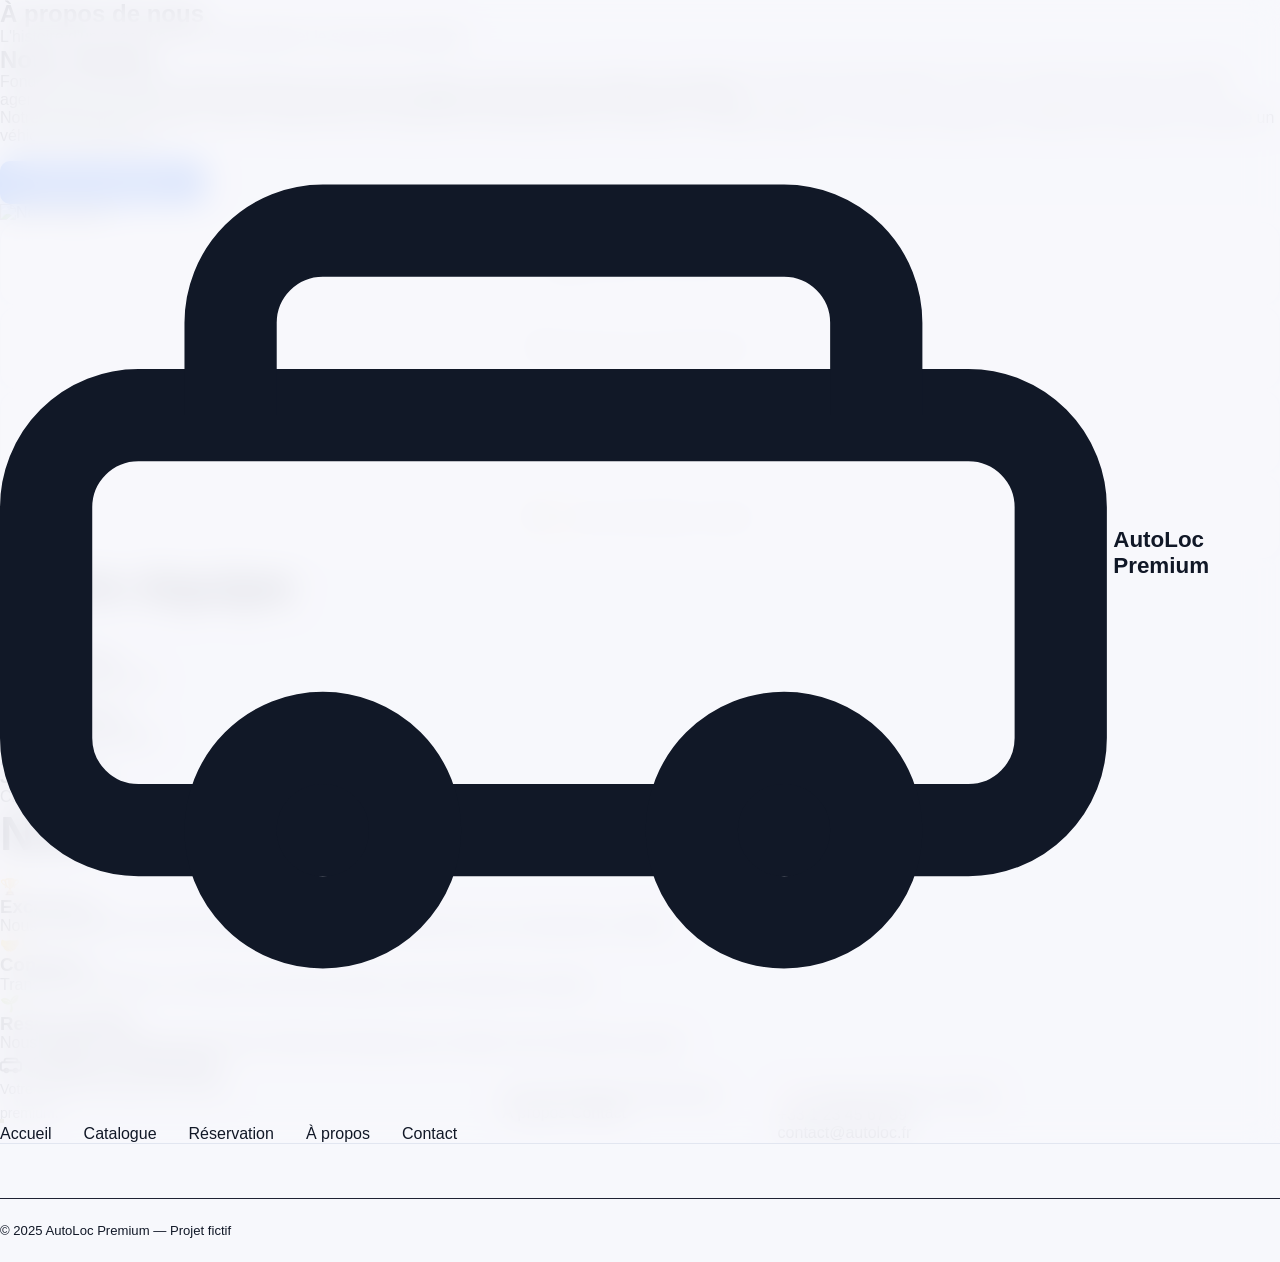
==== apropos.html @ ba205d2d "finnished" ====
<!DOCTYPE html>
<html lang="fr">
<head>
  <meta charset="UTF-8"/>
  <meta name="viewport" content="width=device-width, initial-scale=1.0"/>
  <title>AutoLoc Premium — À propos</title>
  <link rel="stylesheet" href="./styles/style.css"/>
  <link rel="stylesheet" href="./styles/apropos.css"/>
</head>
<body>

  <!-- NAVBAR -->
  <nav class="navbar">
    <a href="index.html" class="logo">
      <svg viewBox="0 0 24 24" fill="none" stroke="currentColor" stroke-width="2">
        <rect x="1" y="9" width="22" height="9" rx="2"/>
        <path d="M5 9V7a2 2 0 0 1 2-2h10a2 2 0 0 1 2 2v2"/>
        <circle cx="7" cy="18" r="2"/><circle cx="17" cy="18" r="2"/>
      </svg>
      AutoLoc Premium
    </a>
    <button class="hamburger" id="hamburger" aria-label="Menu">
      <span></span><span></span><span></span>
    </button>
    <ul class="nav-links" id="navLinks">
      <li><a href="index.html">Accueil</a></li>
      <li><a href="catalogue.html">Catalogue</a></li>
      <li><a href="reservation.html">Réservation</a></li>
      <li><a href="apropos.html" class="active">À propos</a></li>
      <li><a href="contact.html">Contact</a></li>
    </ul>
  </nav>

  <!-- PAGE HEADER -->
  <section class="page-header">
    <h1>À propos de nous</h1>
    <p>L'histoire d'une passion pour l'automobile et le service d'exception</p>
  </section>

  <!-- STORY -->
  <section class="story-section">
    <div class="story-grid">
      <div class="story-text">
        <h2>Notre histoire</h2>
        <p>Fondée en 2010 à Paris, AutoLoc Premium est née d'une passion commune pour les belles automobiles et le service haut de gamme. Ce qui a commencé comme une petite agence avec 5 véhicules est aujourd'hui devenue l'une des références de la location premium en France.</p>
        <p>Notre philosophie est simple : offrir à chaque client une expérience mémorable, que ce soit pour un voyage d'affaires, une occasion spéciale ou simplement le plaisir de conduire un véhicule exceptionnel.</p>
        <a href="catalogue.html" class="btn btn-primary" style="margin-top:1rem;">Voir nos véhicules</a>
      </div>
      <div class="story-img">
        <img src="https://images.unsplash.com/photo-1568605117036-5fe5e7bab0b7?w=700&q=80" alt="Notre agence"/>
      </div>
    </div>
  </section>

  <!-- STATS -->
  <section class="stats-section">
    <div class="stats-grid">
      <div class="stat-card">
        <span class="stat-number">+500</span>
        <span class="stat-label">Clients satisfaits</span>
      </div>
      <div class="stat-card">
        <span class="stat-number">30+</span>
        <span class="stat-label">Véhicules disponibles</span>
      </div>
      <div class="stat-card">
        <span class="stat-number">15</span>
        <span class="stat-label">Ans d'expérience</span>
      </div>
      <div class="stat-card">
        <span class="stat-number">4.9⭐</span>
        <span class="stat-label">Note moyenne clients</span>
      </div>
    </div>
  </section>

  <!-- TEAM -->
  <section class="team-section">
    <h2 class="section-title">Notre équipe</h2>
    <div class="team-grid">
      <div class="team-card">
        <div class="team-avatar">👨‍💼</div>
        <h3>Marc Durand</h3>
        <p>Fondateur & Directeur</p>
      </div>
      <div class="team-card">
        <div class="team-avatar">👩‍💼</div>
        <h3>Sophie Martin</h3>
        <p>Responsable clientèle</p>
      </div>
      <div class="team-card">
        <div class="team-avatar">👨‍🔧</div>
        <h3>Julien Petit</h3>
        <p>Chef mécanicien</p>
      </div>
    </div>
  </section>

  <!-- VALUES -->
  <section class="values-section">
    <h2 class="section-title">Nos valeurs</h2>
    <div class="values-grid">
      <div class="value-card">
        <span class="value-icon">🏆</span>
        <h3>Excellence</h3>
        <p>Nous ne proposons que des véhicules en parfait état, entretenus par nos mécaniciens certifiés.</p>
      </div>
      <div class="value-card">
        <span class="value-icon">🤝</span>
        <h3>Confiance</h3>
        <p>Transparence totale sur nos tarifs, pas de frais cachés, pas de mauvaises surprises.</p>
      </div>
      <div class="value-card">
        <span class="value-icon">🌱</span>
        <h3>Responsabilité</h3>
        <p>Nous intégrons progressivement des véhicules électriques pour réduire notre empreinte carbone.</p>
      </div>
    </div>
  </section>

  <!-- FOOTER -->
  <footer>
    <div class="footer-grid">
      <div class="footer-brand">
        <a href="index.html" class="logo">
          <svg viewBox="0 0 24 24" fill="none" stroke="currentColor" stroke-width="2" width="22">
            <rect x="1" y="9" width="22" height="9" rx="2"/>
            <path d="M5 9V7a2 2 0 0 1 2-2h10a2 2 0 0 1 2 2v2"/>
            <circle cx="7" cy="18" r="2"/><circle cx="17" cy="18" r="2"/>
          </svg>
          AutoLoc Premium
        </a>
        <p>Votre agence de location de voitures premium.</p>
      </div>
      <div class="footer-col">
        <h4>Navigation</h4>
        <a href="index.html">Accueil</a>
        <a href="catalogue.html">Catalogue</a>
        <a href="reservation.html">Réservation</a>
        <a href="apropos.html">À propos</a>
        <a href="contact.html">Contact</a>
      </div>
      <div class="footer-col">
        <h4>Contact</h4>
        <a href="#">📍 12 Rue de la Paix, Paris</a>
        <a href="#">📞 +33 1 23 45 67 89</a>
        <a href="#">✉️ contact@autoloc.fr</a>
      </div>
    </div>
    <div class="footer-bottom">© 2025 AutoLoc Premium — Projet fictif</div>
  </footer>

  <script src="./scripts/main.js"></script>
</body>
</html>
---- styles/style.css ----
/* ═══════════════════════════════════════════════════════════
   CarRent — Feuille de styles principale
   Structure : Variables → Reset → Base → Composants → Sections → Responsive
   ═══════════════════════════════════════════════════════════ */

/* ─── VARIABLES THÈME CLAIR ─── */
:root {
  --bleu:        #1a6bff;
  --bleu-sombre: #0f4fcc;
  --bleu-glow:   rgba(26,107,255,.15);
  --noir:        #0d0f14;
  --gris-fonce:  #1a1d26;
  --gris-moyen:  #2e3244;
  --bordure:     #e2e6f0;
  --bg:          #f7f8fc;
  --bg-card:     #ffffff;
  --bg-alt:      #f0f3fb;
  --texte:       #111827;
  --texte-muted: #6b7280;
  --blanc:       #ffffff;
  --succes:      #10b981;
  --erreur:      #ef4444;

  --radius:      10px;
  --radius-lg:   18px;
  --shadow-sm:   0 2px 8px rgba(0,0,0,.06);
  --shadow-md:   0 8px 28px rgba(0,0,0,.1);
  --shadow-lg:   0 20px 60px rgba(0,0,0,.14);
  --transition:  .28s cubic-bezier(.4,0,.2,1);

  font-size: 16px;
}

/* ─── VARIABLES THÈME SOMBRE ─── */
[data-theme="dark"] {
  --bordure:     #2a2f45;
  --bg:          #0d0f14;
  --bg-card:     #161929;
  --bg-alt:      #111420;
  --texte:       #e8ecf7;
  --texte-muted: #8892b0;
  --blanc:       #161929;
  --shadow-sm:   0 2px 8px rgba(0,0,0,.3);
  --shadow-md:   0 8px 28px rgba(0,0,0,.4);
  --shadow-lg:   0 20px 60px rgba(0,0,0,.55);
}

/* ═══════════════════════════════════════════
   RESET & BASE
═══════════════════════════════════════════ */
*, *::before, *::after { box-sizing: border-box; margin: 0; padding: 0; }

html { scroll-behavior: smooth; }

body {
  font-family: 'Mulish', sans-serif;
  background: var(--bg);
  color: var(--texte);
  overflow-x: hidden;
  transition: background var(--transition), color var(--transition);
}

::-webkit-scrollbar { width: 6px; }
::-webkit-scrollbar-track { background: var(--bg); }
::-webkit-scrollbar-thumb { background: var(--bleu); border-radius: 3px; }

img { max-width: 100%; display: block; }
a { text-decoration: none; color: inherit; }
ul { list-style: none; }
button { cursor: pointer; font-family: inherit; }
input, select, textarea { font-family: inherit; }

/* ═══════════════════════════════════════════
   TYPOGRAPHIE
═══════════════════════════════════════════ */
h1, h2, h3, h4 {
  font-family: 'Syne', sans-serif;
  font-weight: 700;
  line-height: 1.15;
}
em { font-style: italic; color: var(--bleu); }

/* ═══════════════════════════════════════════
   LAYOUT
═══════════════════════════════════════════ */
.container {
  max-width: 1200px;
  margin: 0 auto;
  padding: 0 1.5rem;
}

.section {
  padding: 7rem 0;
}
.section-alt {
  background: var(--bg-alt);
  border-top: 1px solid var(--bordure);
  border-bottom: 1px solid var(--bordure);
}

/* ─── En-têtes de section ─── */
.section-header { text-align: center; margin-bottom: 3.5rem; }
.section-eyebrow {
  font-size: .78rem; letter-spacing: .18em;
  text-transform: uppercase; color: var(--bleu);
  margin-bottom: .9rem; font-weight: 600;
}
.section-title {
  font-size: clamp(1.9rem, 4vw, 3rem);
  margin-bottom: 1rem;
}
.section-desc {
  color: var(--texte-muted);
  max-width: 520px; margin: 0 auto;
  line-height: 1.8;
}

/* ═══════════════════════════════════════════
   BOUTONS
═══════════════════════════════════════════ */
.btn-primary {
  display: inline-flex; align-items: center; gap: .5rem;
  background: var(--bleu);
  color: #fff;
  padding: .8rem 2rem;
  border: none; border-radius: var(--radius);
  font-size: .95rem; font-weight: 600;
  letter-spacing: .03em;
  transition: background var(--transition), transform var(--transition), box-shadow var(--transition);
}
.btn-primary:hover {
  background: var(--bleu-sombre);
  transform: translateY(-2px);
  box-shadow: 0 8px 24px rgba(26,107,255,.35);
}
.btn-primary:active { transform: translateY(0); }

.btn-reserve {
  display: inline-flex; align-items: center;
  background: var(--bleu);
  color: #fff;
  padding: .6rem 1.5rem;
  border-radius: var(--radius);
  font-size: .88rem; font-weight: 600;
  transition: background var(--transition), transform var(--transition);
}
.btn-reserve:hover {
  background: var(--bleu-sombre);
  transform: translateY(-1px);
}

/* ═══════════════════════════════════════════
   NAVBAR
═══════════════════════════════════════════ */
.navbar {
  position: fixed; top: 0; left: 0; right: 0; z-index: 1000;
  background: rgba(247,248,252,.88);
  backdrop-filter: blur(16px);
  border-bottom: 1px solid var(--bordure);
  transition: background var(--transition), box-shadow var(--transition), padding var(--transition);
}
[data-theme="dark"] .navbar {
  background: rgba(13,15,20,.88);
}
.navbar.scrolled {
  box-shadow: var(--shadow-md);
}

.nav-container {
  max-width: 1200px; margin: 0 auto;
  padding: 0 1.5rem;
  height: 68px;
  display: flex; align-items: center; justify-content: space-between;
  gap: 2rem;
}

/* Logo */
.logo {
  font-family: 'Syne', sans-serif;
  font-size: 1.4rem; font-weight: 800;
  color: var(--texte);
  display: flex; align-items: center; gap: .4rem;
  flex-shrink: 0;
}
.logo span { color: var(--bleu); }
.logo-icon { color: var(--bleu); font-size: 1.2rem; }

/* Liens nav */
.nav-menu { display: flex; align-items: center; gap: 2.5rem; }
.nav-links  { display: flex; gap: 2rem; }
.nav-link {
  font-size: .9rem; font-weight: 500;
  color: var(--texte-muted);
  transition: color var(--transition);
  position: relative; padding-bottom: 2px;
}
.nav-link::after {
  content: ''; position: absolute; bottom: -2px; left: 0;
  width: 0; height: 2px; background: var(--bleu);
  border-radius: 1px;
  transition: width var(--transition);
}
.nav-link:hover,
.nav-link.active { color: var(--bleu); }
.nav-link:hover::after,
.nav-link.active::after { width: 100%; }

/* Actions droite */
.nav-actions { display: flex; align-items: center; gap: 1rem; }
.nav-reserve  { display: none; } /* visible seulement mobile */

/* Toggle dark mode */
.theme-toggle {
  background: var(--bg-alt);
  border: 1px solid var(--bordure);
  border-radius: 8px;
  width: 38px; height: 38px;
  display: flex; align-items: center; justify-content: center;
  font-size: 1.1rem;
  transition: background var(--transition), border-color var(--transition);
}
.theme-toggle:hover { border-color: var(--bleu); }

/* Burger */
.burger {
  display: none; flex-direction: column; gap: 5px;
  background: none; border: none; padding: 4px;
}
.burger span {
  display: block; width: 22px; height: 2px;
  background: var(--texte); border-radius: 2px;
  transition: transform var(--transition), opacity var(--transition);
}
.burger.open span:nth-child(1) { transform: rotate(45deg) translate(5px,5px); }
.burger.open span:nth-child(2) { opacity: 0; }
.burger.open span:nth-child(3) { transform: rotate(-45deg) translate(5px,-5px); }

/* ═══════════════════════════════════════════
   HERO
═══════════════════════════════════════════ */
.hero {
  min-height: 100vh;
  display: flex; align-items: center;
  padding: 7rem 6% 5rem;
  position: relative; overflow: hidden;
}

/* Fond */
.hero-bg {
  position: absolute; inset: 0;
  background: linear-gradient(135deg, #0d0f14 0%, #111728 60%, #0f1c3f 100%);
  z-index: 0;
}
.hero-grid {
  position: absolute; inset: 0;
  background-image:
    linear-gradient(rgba(26,107,255,.12) 1px, transparent 1px),
    linear-gradient(90deg, rgba(26,107,255,.12) 1px, transparent 1px);
  background-size: 60px 60px;
  mask-image: radial-gradient(ellipse 80% 80% at 50% 50%, black 40%, transparent 100%);
}
.hero-glow {
  position: absolute;
  top: -100px; left: 50%; transform: translateX(-50%);
  width: 800px; height: 600px;
  background: radial-gradient(ellipse, rgba(26,107,255,.22) 0%, transparent 70%);
}

.hero-content {
  position: relative; z-index: 1;
  max-width: 680px;
}

.hero-eyebrow {
  display: inline-block;
  background: rgba(26,107,255,.15);
  border: 1px solid rgba(26,107,255,.4);
  color: #6fa3ff;
  font-size: .78rem; letter-spacing: .16em;
  text-transform: uppercase; padding: .35rem 1rem;
  border-radius: 20px; margin-bottom: 1.8rem;
  animation: fadeUp .7s ease both;
}

.hero-title {
  font-size: clamp(2.6rem, 6vw, 5.2rem);
  font-weight: 800; line-height: 1.08;
  color: #ffffff;
  margin-bottom: 1.5rem;
  animation: fadeUp .7s .08s ease both;
}
.hero-title em { color: var(--bleu); font-style: italic; }

.hero-desc {
  color: #9aa5c0;
  font-size: 1.08rem; line-height: 1.8;
  margin-bottom: 2.5rem;
  animation: fadeUp .7s .16s ease both;
}

/* Barre de recherche */
.search-bar {
  display: flex; align-items: stretch;
  background: #fff;
  border-radius: var(--radius-lg);
  overflow: hidden;
  box-shadow: 0 12px 48px rgba(0,0,0,.35);
  margin-bottom: 2.5rem;
  animation: fadeUp .7s .24s ease both;
}
[data-theme="dark"] .search-bar { background: #1a1d2e; border: 1px solid #2a2f45; }

.search-field {
  flex: 1; padding: .9rem 1.2rem;
  display: flex; flex-direction: column; gap: .3rem;
}
.search-field label {
  font-size: .72rem; font-weight: 600;
  color: var(--bleu); letter-spacing: .08em;
  text-transform: uppercase;
}
.search-field select,
.search-field input {
  background: none; border: none; outline: none;
  font-size: .93rem; color: var(--texte);
  font-weight: 500;
}
[data-theme="dark"] .search-field select,
[data-theme="dark"] .search-field input { color: #e8ecf7; }
.search-field select option { background: var(--bg-card); }

.search-divider {
  width: 1px; background: var(--bordure);
  margin: .8rem 0;
}

.btn-search {
  background: var(--bleu);
  color: #fff; border: none;
  padding: 0 2rem;
  font-size: .95rem; font-weight: 700;
  letter-spacing: .04em;
  transition: background var(--transition);
  white-space: nowrap;
}
.btn-search:hover { background: var(--bleu-sombre); }

/* Stats hero */
.hero-stats {
  display: flex; gap: 2.5rem; flex-wrap: wrap;
  animation: fadeUp .7s .32s ease both;
}
.hero-stat strong {
  display: block;
  font-family: 'Syne', sans-serif;
  font-size: 1.7rem; font-weight: 800;
  color: #fff; line-height: 1;
}
.hero-stat span {
  font-size: .78rem; color: #7a8aaa;
  letter-spacing: .06em; text-transform: uppercase;
  margin-top: .25rem; display: block;
}

/* Voiture décorative */
.hero-car {
  position: absolute; right: 4%; bottom: 5%;
  font-size: clamp(8rem, 20vw, 18rem);
  filter: drop-shadow(0 20px 60px rgba(26,107,255,.3));
  animation: float 5s ease-in-out infinite;
  z-index: 1; user-select: none;
  opacity: .85;
}
@keyframes float {
  0%, 100% { transform: translateY(0) rotate(-4deg); }
  50%       { transform: translateY(-18px) rotate(-4deg); }
}

/* ═══════════════════════════════════════════
   FILTRES
═══════════════════════════════════════════ */
.filters {
  display: flex; align-items: center; flex-wrap: wrap; gap: 1.5rem 2.5rem;
  background: var(--bg-card);
  border: 1px solid var(--bordure);
  border-radius: var(--radius-lg);
  padding: 1.2rem 1.6rem;
  margin-bottom: 1.5rem;
  box-shadow: var(--shadow-sm);
}

.filter-group {
  display: flex; align-items: center; gap: .8rem; flex-wrap: wrap;
}
.filter-label {
  font-size: .8rem; font-weight: 700;
  color: var(--texte-muted); text-transform: uppercase;
  letter-spacing: .08em; white-space: nowrap;
}

.filter-tabs { display: flex; gap: .4rem; flex-wrap: wrap; }
.filter-tab {
  background: none;
  border: 1px solid var(--bordure);
  color: var(--texte-muted);
  padding: .35rem .9rem; border-radius: 20px;
  font-size: .82rem; font-weight: 500;
  transition: all var(--transition);
}
.filter-tab:hover { border-color: var(--bleu); color: var(--bleu); }
.filter-tab.active {
  background: var(--bleu); border-color: var(--bleu);
  color: #fff;
}

/* Slider prix */
.price-range {
  display: flex; align-items: center; gap: .7rem;
}
.price-range input[type="range"] {
  -webkit-appearance: none;
  width: 130px; height: 4px;
  background: var(--bordure); border-radius: 2px; outline: none;
}
.price-range input[type="range"]::-webkit-slider-thumb {
  -webkit-appearance: none;
  width: 16px; height: 16px; border-radius: 50%;
  background: var(--bleu); cursor: pointer;
  box-shadow: 0 0 0 3px var(--bleu-glow);
}
#priceLabel {
  font-size: .82rem; font-weight: 700;
  color: var(--bleu); min-width: 55px;
}

/* Select tri */
.sort-select {
  background: var(--bg-alt); border: 1px solid var(--bordure);
  color: var(--texte); border-radius: var(--radius);
  padding: .35rem .9rem; font-size: .84rem;
  outline: none; transition: border-color var(--transition);
}
.sort-select:focus { border-color: var(--bleu); }

/* Compteur */
.results-count {
  font-size: .85rem; color: var(--texte-muted);
  margin-bottom: 1.5rem; font-weight: 500;
}

/* ═══════════════════════════════════════════
   GRILLE DE VOITURES
═══════════════════════════════════════════ */
.cars-grid {
  display: grid;
  grid-template-columns: repeat(auto-fill, minmax(280px, 1fr));
  gap: 1.5rem;
}

/* ─── Carte voiture ─── */
.car-card {
  background: var(--bg-card);
  border: 1px solid var(--bordure);
  border-radius: var(--radius-lg);
  overflow: hidden;
  box-shadow: var(--shadow-sm);
  transition: transform var(--transition), box-shadow var(--transition), border-color var(--transition);
  animation: fadeUp .5s ease both;
}
.car-card:hover {
  transform: translateY(-6px);
  box-shadow: var(--shadow-lg);
  border-color: var(--bleu);
}

/* Image / visuel */
.car-visual {
  height: 170px;
  background: linear-gradient(135deg, #e8eeff 0%, #d0daff 100%);
  display: flex; align-items: center; justify-content: center;
  position: relative; overflow: hidden;
}
[data-theme="dark"] .car-visual {
  background: linear-gradient(135deg, #141828 0%, #1a2040 100%);
}
.car-visual-emoji {
  font-size: 5.5rem;
  filter: drop-shadow(0 6px 20px rgba(26,107,255,.25));
  transition: transform var(--transition);
}
.car-card:hover .car-visual-emoji { transform: scale(1.08) translateX(5px); }

.car-badge {
  position: absolute; top: .75rem; left: .75rem;
  background: var(--bleu); color: #fff;
  font-size: .7rem; font-weight: 700;
  padding: .22rem .65rem; border-radius: 20px;
  letter-spacing: .06em; text-transform: uppercase;
}
.car-badge.badge-luxe    { background: #7c3aed; }
.car-badge.badge-suv     { background: #059669; }
.car-badge.badge-coupe   { background: #dc2626; }
.car-badge.badge-citadine{ background: #d97706; }

.car-favorite {
  position: absolute; top: .75rem; right: .75rem;
  background: rgba(255,255,255,.9);
  border: none; border-radius: 50%;
  width: 32px; height: 32px;
  display: flex; align-items: center; justify-content: center;
  font-size: .95rem;
  transition: transform var(--transition), background var(--transition);
  cursor: pointer;
}
.car-favorite:hover { transform: scale(1.15); }
.car-favorite.active { background: #fee2e2; }

/* Corps */
.car-body { padding: 1.25rem; }
.car-name {
  font-family: 'Syne', sans-serif;
  font-size: 1.15rem; font-weight: 700;
  margin-bottom: .2rem;
}
.car-type {
  font-size: .75rem; color: var(--texte-muted);
  text-transform: uppercase; letter-spacing: .1em;
  margin-bottom: .9rem;
}

/* Specs */
.car-specs {
  display: flex; gap: .6rem; flex-wrap: wrap;
  margin-bottom: 1rem;
}
.car-spec {
  display: flex; align-items: center; gap: .3rem;
  font-size: .78rem; color: var(--texte-muted);
  background: var(--bg-alt);
  padding: .25rem .6rem; border-radius: 6px;
}

/* Étoiles */
.car-rating {
  display: flex; align-items: center; gap: .4rem;
  margin-bottom: .9rem;
}
.stars { color: #f59e0b; font-size: .85rem; }
.rating-text { font-size: .78rem; color: var(--texte-muted); }

/* Pied de carte */
.car-footer {
  display: flex; align-items: center; justify-content: space-between;
  padding-top: .9rem; border-top: 1px solid var(--bordure);
}
.car-price {
  font-family: 'Syne', sans-serif;
  font-size: 1.45rem; font-weight: 800;
  color: var(--bleu);
}
.car-price-unit {
  font-family: 'Mulish', sans-serif;
  font-size: .75rem; color: var(--texte-muted); font-weight: 400;
}

/* Bouton louer */
.btn-louer {
  background: var(--bleu);
  color: #fff; border: none;
  padding: .55rem 1.3rem; border-radius: var(--radius);
  font-size: .85rem; font-weight: 700;
  transition: background var(--transition), transform var(--transition), box-shadow var(--transition);
  position: relative; overflow: hidden;
}
.btn-louer::after {
  content: '';
  position: absolute; inset: 0;
  background: radial-gradient(circle at center, rgba(255,255,255,.4) 0%, transparent 70%);
  opacity: 0; transition: opacity .3s;
}
.btn-louer:hover {
  background: var(--bleu-sombre);
  transform: translateY(-2px);
  box-shadow: 0 6px 18px rgba(26,107,255,.4);
}
.btn-louer:active::after { opacity: 1; }
.btn-louer.clicked {
  animation: ripple .5s ease;
}
@keyframes ripple {
  0%   { transform: scale(1); box-shadow: 0 0 0 0 rgba(26,107,255,.5); }
  50%  { transform: scale(1.06); box-shadow: 0 0 0 10px rgba(26,107,255,0); }
  100% { transform: scale(1); }
}

/* Aucun résultat */
.no-results {
  text-align: center; padding: 4rem 2rem;
  grid-column: 1/-1;
}
.no-results span { font-size: 3rem; display: block; margin-bottom: 1rem; }
.no-results p { color: var(--texte-muted); margin-bottom: 1.5rem; }
.hidden { display: none !important; }

/* ═══════════════════════════════════════════
   À PROPOS
═══════════════════════════════════════════ */
.apropos-grid {
  display: grid; grid-template-columns: 1fr 1fr;
  gap: 5rem; align-items: center;
}

.apropos-desc {
  color: var(--texte-muted); line-height: 1.8; margin-bottom: 2.2rem;
  font-size: 1rem;
}

.avantages { display: flex; flex-direction: column; gap: 1.2rem; }
.avantage {
  display: flex; gap: 1rem; align-items: flex-start;
  padding: 1.1rem;
  border: 1px solid var(--bordure); border-radius: var(--radius);
  transition: border-color var(--transition), background var(--transition);
}
.avantage:hover {
  border-color: var(--bleu);
  background: var(--bleu-glow);
}
.avantage-icon { font-size: 1.6rem; min-width: 2rem; }
.avantage h4 { font-family: 'Syne', sans-serif; font-size: 1rem; margin-bottom: .25rem; }
.avantage p  { font-size: .85rem; color: var(--texte-muted); line-height: 1.5; }

/* Stats chiffrées */
.apropos-stats {
  display: grid; grid-template-columns: 1fr 1fr; gap: 1.2rem;
}
.stat-card {
  background: var(--bg-card);
  border: 1px solid var(--bordure);
  border-radius: var(--radius-lg);
  padding: 2rem 1.5rem; text-align: center;
  box-shadow: var(--shadow-sm);
  transition: border-color var(--transition), transform var(--transition);
}
.stat-card:hover {
  border-color: var(--bleu);
  transform: translateY(-4px);
}
.stat-big {
  font-family: 'Syne', sans-serif;
  font-size: 2.8rem; font-weight: 800;
  color: var(--bleu); line-height: 1;
  margin-bottom: .5rem;
}
.stat-card .stat-label {
  font-size: .82rem; color: var(--texte-muted);
  letter-spacing: .08em; text-transform: uppercase; font-weight: 600;
}

/* ═══════════════════════════════════════════
   CONTACT
═══════════════════════════════════════════ */
.contact-grid {
  display: grid; grid-template-columns: 1fr 1.6fr; gap: 4rem;
  align-items: start;
}

.contact-infos { display: flex; flex-direction: column; gap: 1.4rem; }
.contact-item {
  display: flex; gap: 1rem; align-items: flex-start;
  padding: 1.2rem;
  background: var(--bg-card); border: 1px solid var(--bordure);
  border-radius: var(--radius);
  transition: border-color var(--transition);
}
.contact-item:hover { border-color: var(--bleu); }
.contact-icon { font-size: 1.5rem; min-width: 2rem; }
.contact-item h4 { font-family: 'Syne', sans-serif; font-size: .95rem; margin-bottom: .2rem; }
.contact-item p  { font-size: .85rem; color: var(--texte-muted); line-height: 1.5; }

/* Formulaire */
.contact-form {
  background: var(--bg-card);
  border: 1px solid var(--bordure);
  border-radius: var(--radius-lg);
  padding: 2.2rem;
  box-shadow: var(--shadow-sm);
}

.form-row {
  display: grid; grid-template-columns: 1fr 1fr; gap: 1.2rem;
  margin-bottom: 1.2rem;
}

.form-group { margin-bottom: 1.2rem; }
.form-group label {
  display: block; font-size: .8rem; font-weight: 700;
  text-transform: uppercase; letter-spacing: .08em;
  color: var(--texte-muted); margin-bottom: .5rem;
}
.required { color: var(--erreur); }

.form-group input,
.form-group select,
.form-group textarea {
  width: 100%;
  background: var(--bg-alt); border: 1.5px solid var(--bordure);
  border-radius: var(--radius);
  color: var(--texte); font-size: .93rem;
  padding: .75rem 1rem; outline: none;
  transition: border-color var(--transition), box-shadow var(--transition);
  resize: vertical;
}
.form-group input:focus,
.form-group select:focus,
.form-group textarea:focus {
  border-color: var(--bleu);
  box-shadow: 0 0 0 3px var(--bleu-glow);
}
.form-group input.error,
.form-group textarea.error { border-color: var(--erreur); }

.form-error {
  display: block; font-size: .78rem; color: var(--erreur);
  margin-top: .3rem; min-height: 1em;
}

.btn-submit { width: 100%; justify-content: center; font-size: 1rem; padding: .9rem; }
.btn-loader { font-size: .95rem; }

.form-success {
  margin-top: 1rem; padding: 1rem;
  background: rgba(16,185,129,.1); border: 1px solid rgba(16,185,129,.3);
  border-radius: var(--radius); color: var(--succes);
  font-weight: 600; text-align: center;
}

/* ═══════════════════════════════════════════
   FOOTER
═══════════════════════════════════════════ */
.footer {
  background: var(--noir);
  color: #8892b0;
  padding: 5rem 0 0;
}

.footer-grid {
  display: grid; grid-template-columns: 2fr 1fr 1fr 1fr;
  gap: 3rem; padding-bottom: 3.5rem;
  border-bottom: 1px solid #1e2233;
}

.footer-brand .logo-footer { color: #fff; margin-bottom: 1rem; display: inline-flex; }
.footer-brand p { font-size: .88rem; line-height: 1.7; max-width: 280px; }

/* Réseaux sociaux */
.social-links { display: flex; gap: .8rem; margin-top: 1.5rem; }
.social-link {
  width: 38px; height: 38px; border-radius: 8px;
  background: #1a1d2e; border: 1px solid #2a2f45;
  display: flex; align-items: center; justify-content: center;
  color: #8892b0;
  transition: background var(--transition), color var(--transition), border-color var(--transition);
}
.social-link svg { width: 16px; height: 16px; }
.social-link:hover {
  background: var(--bleu); color: #fff; border-color: var(--bleu);
}

.footer-col h4 {
  font-family: 'Syne', sans-serif;
  font-size: .78rem; letter-spacing: .14em;
  text-transform: uppercase; color: #fff;
  margin-bottom: 1.2rem;
}
.footer-col ul { display: flex; flex-direction: column; gap: .65rem; }
.footer-col ul a { font-size: .88rem; transition: color var(--transition); }
.footer-col ul a:hover { color: var(--bleu); }

.footer-bottom {
  display: flex; justify-content: space-between; align-items: center;
  padding: 1.5rem 0; font-size: .82rem; flex-wrap: wrap; gap: .5rem;
}

/* ═══════════════════════════════════════════
   MODAL
═══════════════════════════════════════════ */
.modal-overlay {
  position: fixed; inset: 0; z-index: 2000;
  background: rgba(0,0,0,.6); backdrop-filter: blur(8px);
  display: flex; align-items: center; justify-content: center;
  opacity: 0; pointer-events: none;
  transition: opacity var(--transition);
}
.modal-overlay.open { opacity: 1; pointer-events: all; }

.modal {
  background: var(--bg-card);
  border: 1px solid var(--bordure);
  border-radius: var(--radius-lg);
  padding: 2.5rem;
  width: min(520px, 92vw);
  max-height: 90vh; overflow-y: auto;
  position: relative;
  transform: translateY(28px) scale(.97);
  transition: transform var(--transition);
  box-shadow: var(--shadow-lg);
}
.modal-overlay.open .modal { transform: translateY(0) scale(1); }

.modal-close {
  position: absolute; top: 1rem; right: 1rem;
  background: var(--bg-alt); border: 1px solid var(--bordure);
  color: var(--texte-muted);
  width: 34px; height: 34px; border-radius: 8px;
  font-size: 1.2rem; line-height: 1;
  transition: color var(--transition), border-color var(--transition);
  display: flex; align-items: center; justify-content: center;
}
.modal-close:hover { color: var(--texte); border-color: var(--bleu); }

/* ═══════════════════════════════════════════
   TOAST
═══════════════════════════════════════════ */
.toast {
  position: fixed; bottom: 2rem; right: 2rem; z-index: 3000;
  background: var(--gris-fonce); color: #fff;
  padding: .9rem 1.6rem; border-radius: var(--radius);
  font-size: .9rem; font-weight: 600;
  box-shadow: var(--shadow-lg);
  transform: translateY(120%); opacity: 0;
  transition: transform .35s ease, opacity .35s ease;
  max-width: 320px;
  border-left: 3px solid var(--bleu);
}
.toast.show { transform: translateY(0); opacity: 1; }

/* ═══════════════════════════════════════════
   SCROLL REVEAL
═══════════════════════════════════════════ */
.reveal {
  opacity: 0; transform: translateY(32px);
  transition: opacity .7s ease, transform .7s ease;
}
.reveal.visible { opacity: 1; transform: translateY(0); }

/* ═══════════════════════════════════════════
   ANIMATIONS
═══════════════════════════════════════════ */
@keyframes fadeUp {
  from { opacity: 0; transform: translateY(24px); }
  to   { opacity: 1; transform: translateY(0); }
}

/* ═══════════════════════════════════════════
   RESPONSIVE — TABLETTE (≤ 1024px)
═══════════════════════════════════════════ */
@media (max-width: 1024px) {
  .apropos-grid   { grid-template-columns: 1fr; gap: 3rem; }
  .contact-grid   { grid-template-columns: 1fr; gap: 2.5rem; }
  .footer-grid    { grid-template-columns: 1fr 1fr; gap: 2.5rem; }
  .hero-car       { opacity: .45; font-size: clamp(5rem,15vw,10rem); }
}

/* ═══════════════════════════════════════════
   RESPONSIVE — MOBILE (≤ 768px)
═══════════════════════════════════════════ */
@media (max-width: 768px) {

  /* Navbar */
  .nav-menu {
    position: fixed; top: 68px; left: 0; right: 0;
    background: var(--bg-card);
    border-bottom: 1px solid var(--bordure);
    flex-direction: column; align-items: flex-start;
    padding: 1.5rem;
    gap: 1.5rem;
    transform: translateY(-110%);
    transition: transform var(--transition);
    z-index: 999;
    box-shadow: var(--shadow-md);
  }
  .nav-menu.open   { transform: translateY(0); }
  .nav-links       { flex-direction: column; gap: 1rem; width: 100%; }
  .burger          { display: flex; }
  .nav-reserve     { display: inline-flex; }
  .nav-actions .btn-reserve { display: none; }

  /* Hero */
  .hero { padding: 6rem 5% 4rem; }
  .hero-car { display: none; }
  .search-bar { flex-direction: column; border-radius: var(--radius); overflow: visible; }
  .search-field { border-radius: var(--radius); border: 1px solid var(--bordure); background: var(--bg-card); }
  .search-divider { display: none; }
  .btn-search { border-radius: var(--radius); padding: .9rem; }

  /* Filtres */
  .filters { flex-direction: column; align-items: flex-start; }

  /* Grille */
  .cars-grid { grid-template-columns: 1fr; }

  /* Formulaire */
  .form-row { grid-template-columns: 1fr; }

  /* Footer */
  .footer-grid { grid-template-columns: 1fr; }

  .section { padding: 4.5rem 0; }
}

/* ═══════════════════════════════════════════
   RESPONSIVE — PETIT MOBILE (≤ 480px)
═══════════════════════════════════════════ */
@media (max-width: 480px) {
  .hero-stats { gap: 1.2rem; }
  .hero-stat strong { font-size: 1.3rem; }
  .apropos-stats { grid-template-columns: 1fr; }
}
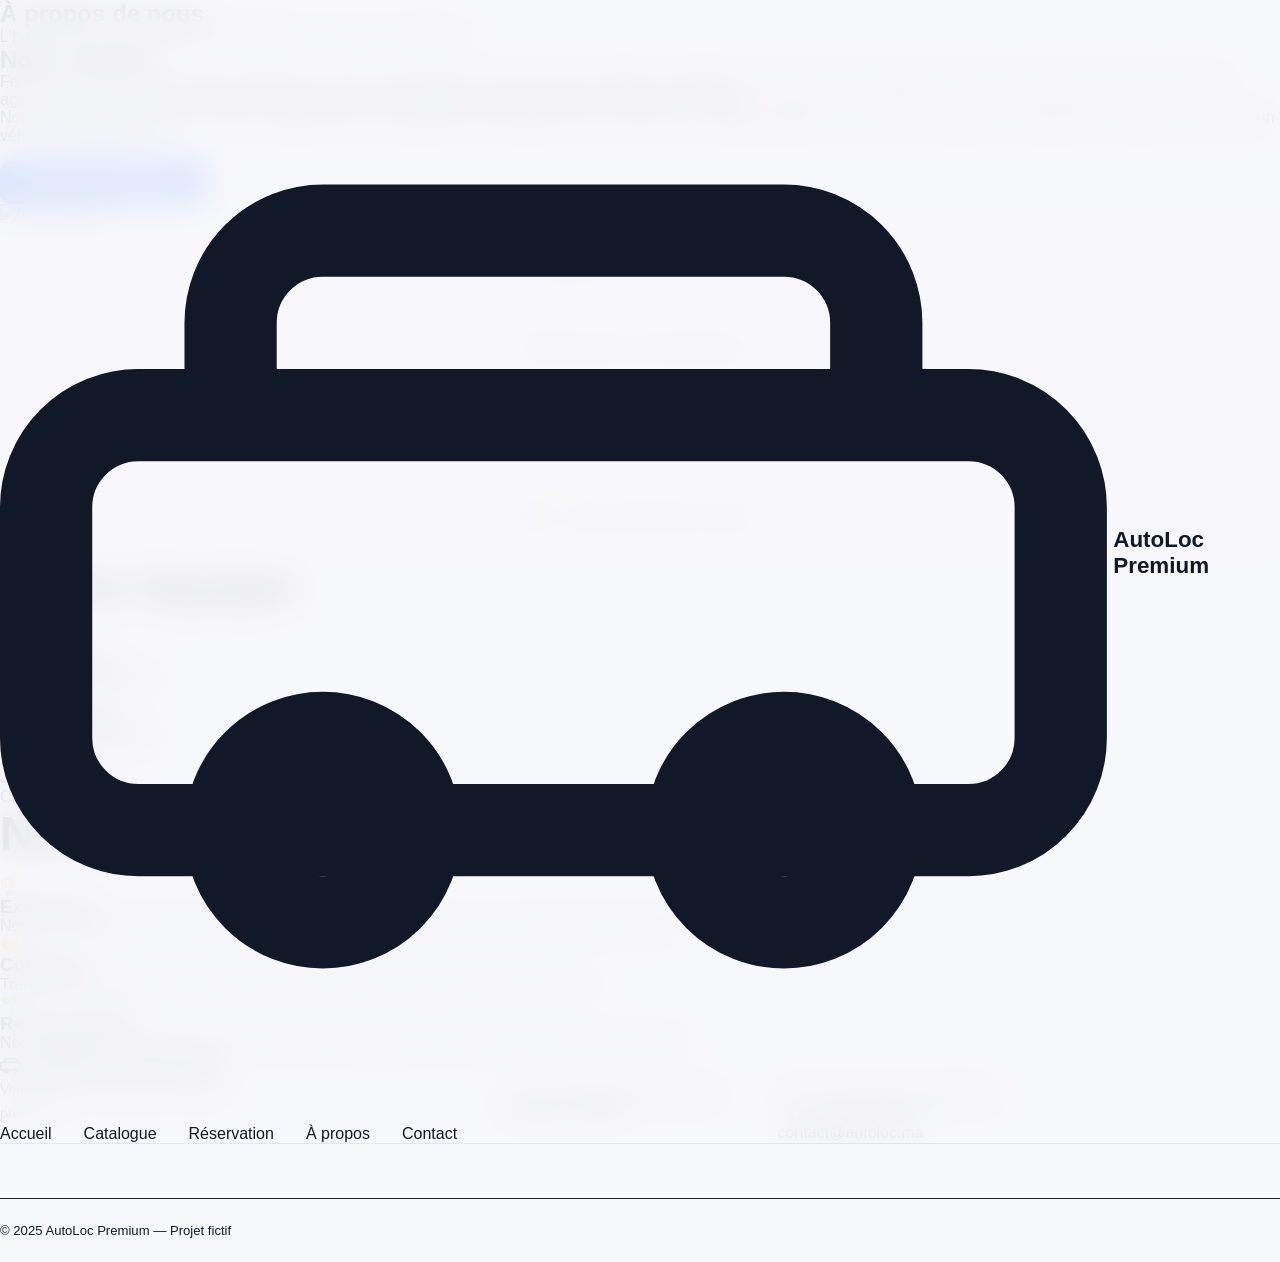
==== commit 3cf47131: "changing address" ====
--- a/apropos.html
+++ b/apropos.html
@@ -142,9 +142,9 @@
       </div>
       <div class="footer-col">
         <h4>Contact</h4>
-        <a href="#">📍 12 Rue de la Paix, Paris</a>
-        <a href="#">📞 +33 1 23 45 67 89</a>
-        <a href="#">✉️ contact@autoloc.fr</a>
+        <a href="#">📍 12 Rue azzohor, Agadir</a>
+        <a href="#">📞 +212 1 23 45 67 89</a>
+        <a href="#">✉️ contact@autoloc.ma</a>
       </div>
     </div>
     <div class="footer-bottom">© 2025 AutoLoc Premium — Projet fictif</div>
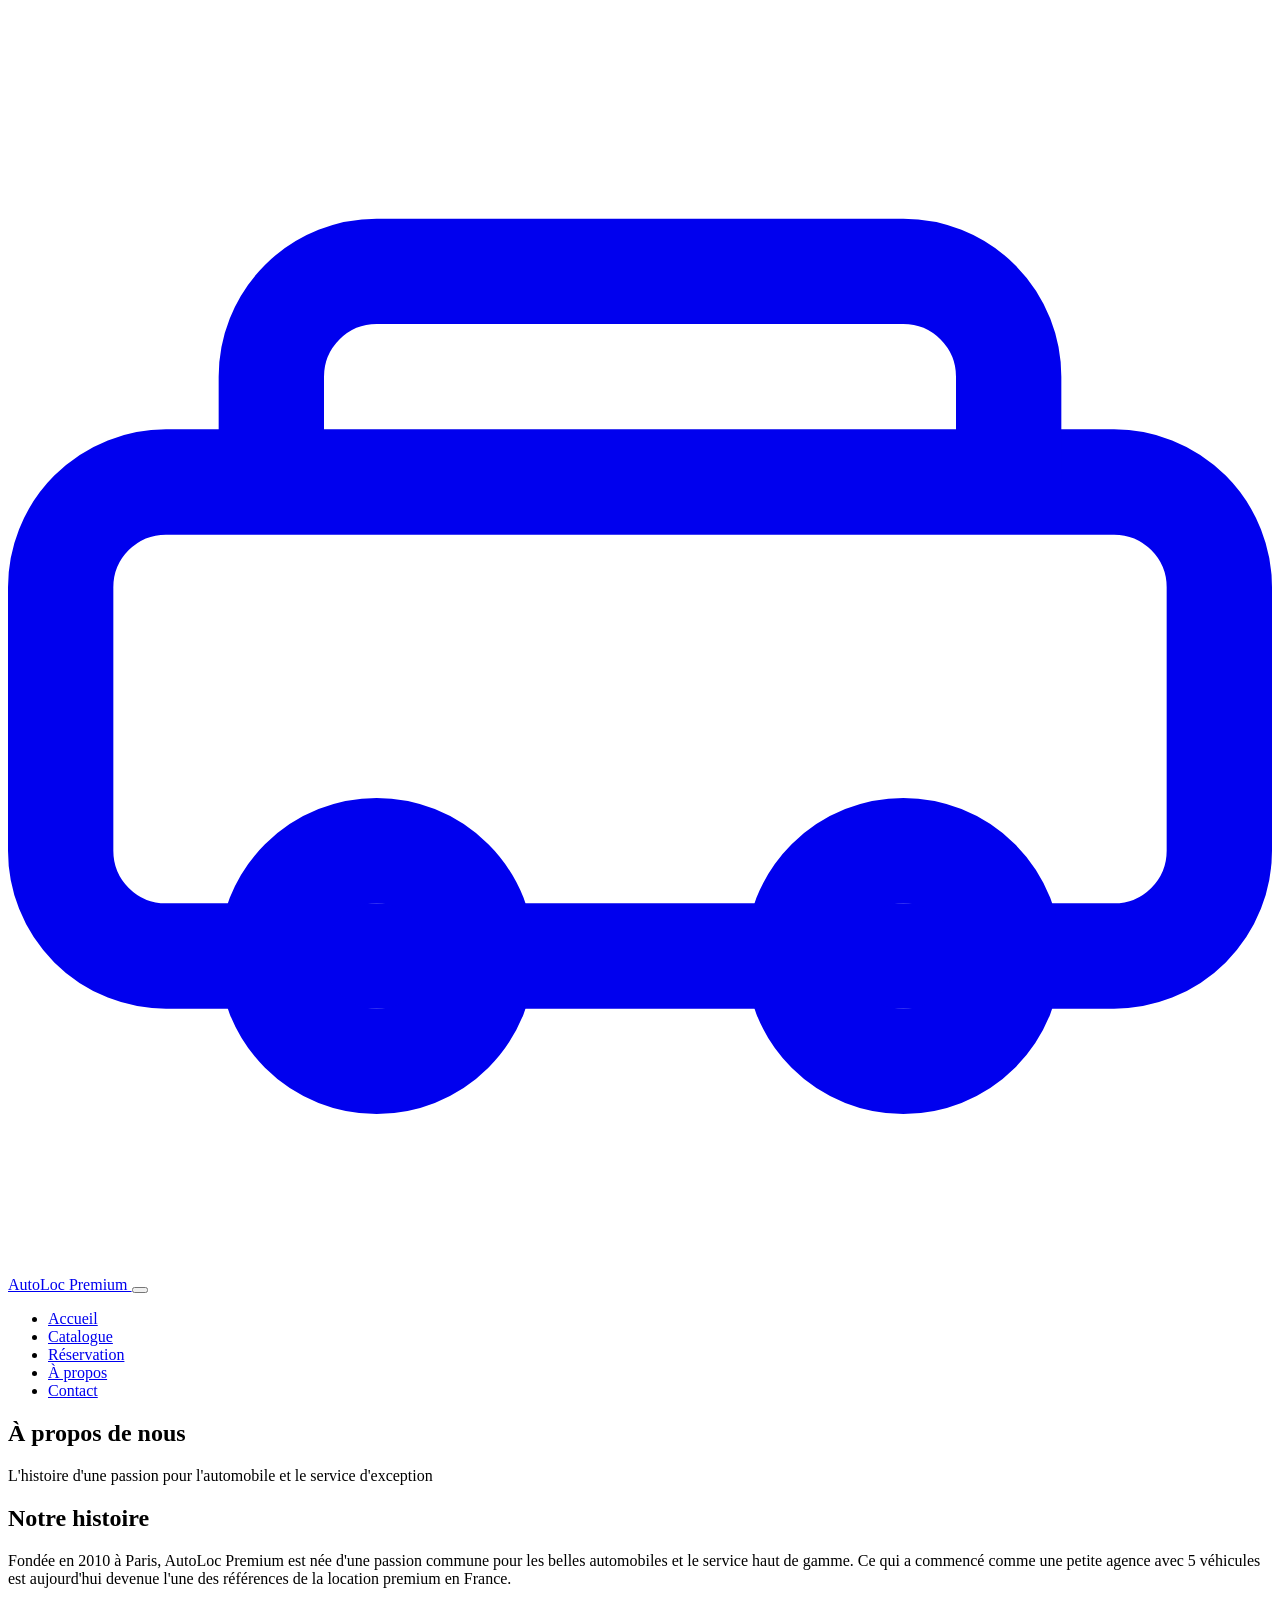
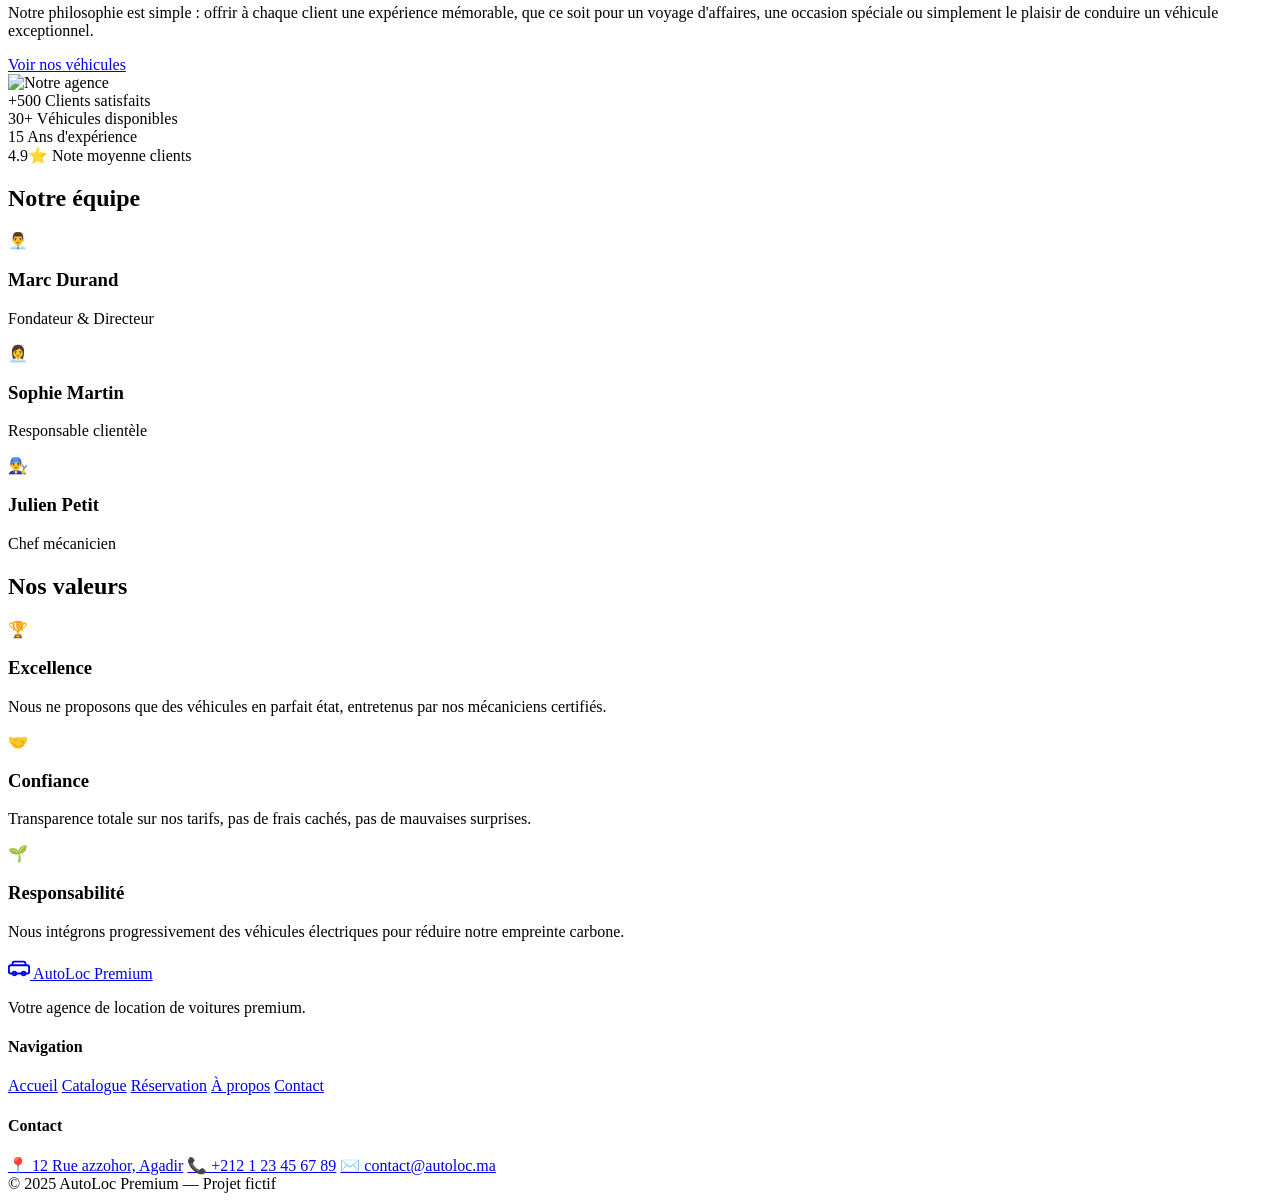
==== commit b18f2bce: "adding" ====
--- a/apropos.html
+++ b/apropos.html
@@ -4,8 +4,7 @@
   <meta charset="UTF-8"/>
   <meta name="viewport" content="width=device-width, initial-scale=1.0"/>
   <title>AutoLoc Premium — À propos</title>
-  <link rel="stylesheet" href="./styles/style.css"/>
-  <link rel="stylesheet" href="./styles/apropos.css"/>
+  
 </head>
 <body>
 
@@ -150,6 +149,6 @@
     <div class="footer-bottom">© 2025 AutoLoc Premium — Projet fictif</div>
   </footer>
 
-  <script src="./scripts/main.js"></script>
+ 
 </body>
 </html>
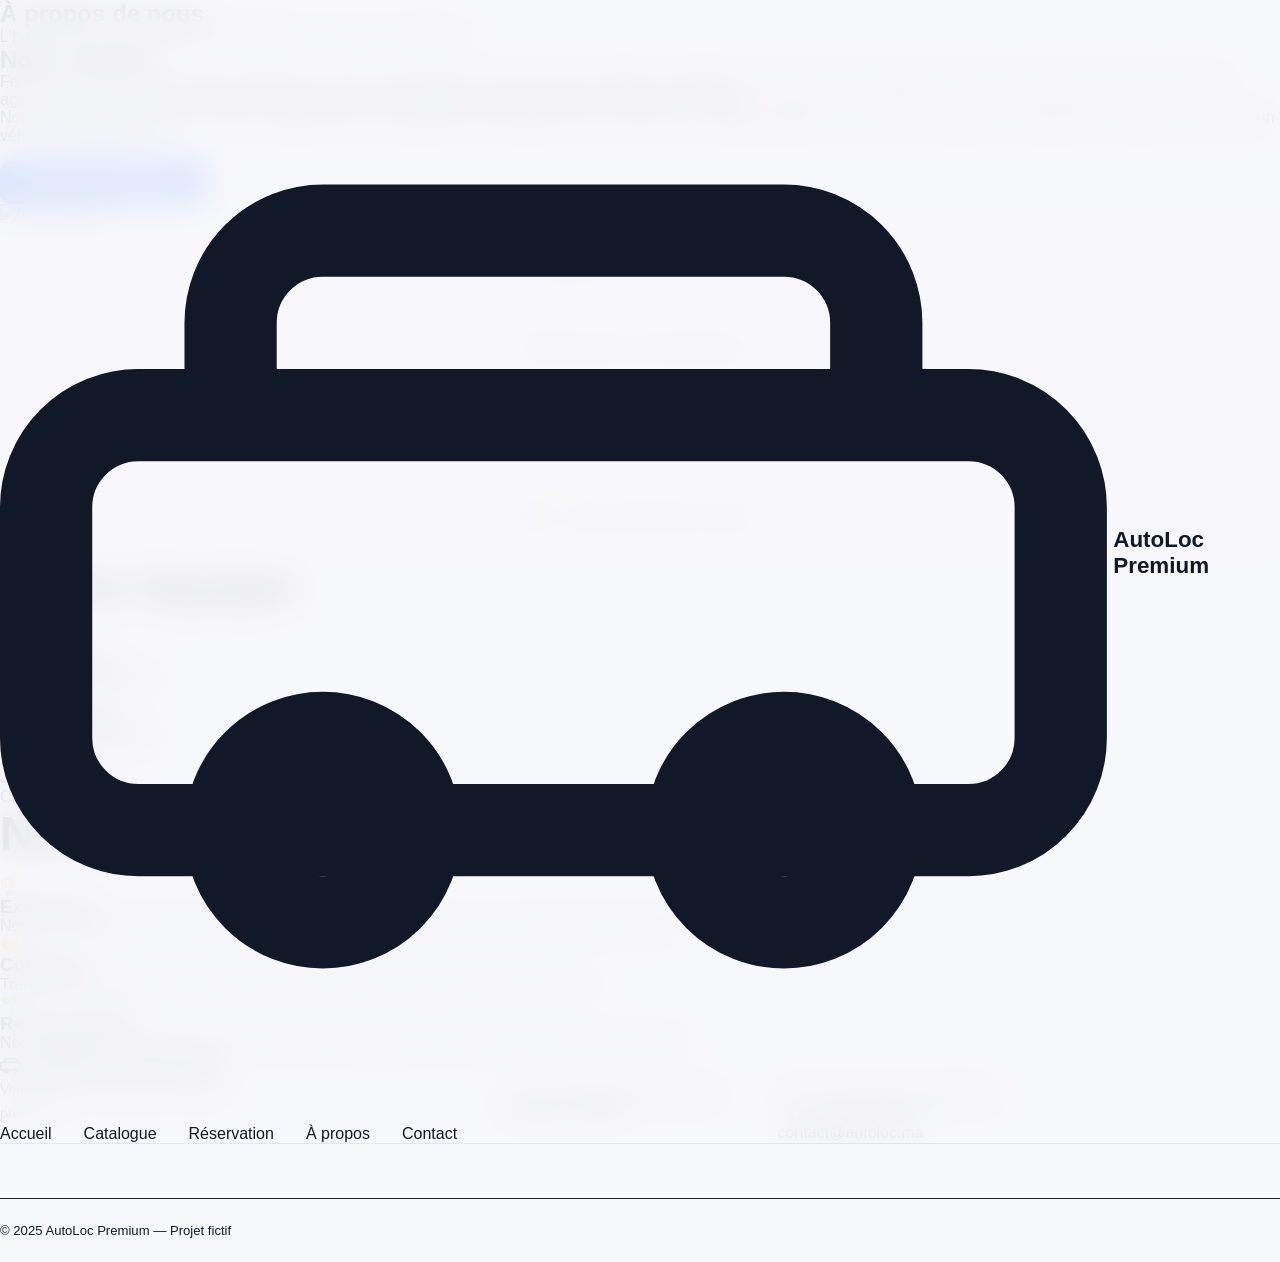
==== commit 2576fb83: "adding links" ====
--- a/apropos.html
+++ b/apropos.html
@@ -4,7 +4,8 @@
   <meta charset="UTF-8"/>
   <meta name="viewport" content="width=device-width, initial-scale=1.0"/>
   <title>AutoLoc Premium — À propos</title>
-  
+  <link rel="stylesheet" href="./styles/style.css"/>
+  <link rel="stylesheet" href="./styles/apropos.css"/>
 </head>
 <body>
 
--- a/styles/style.css
+++ b/styles/style.css
@@ -0,0 +1,919 @@
+/* ═══════════════════════════════════════════════════════════
+   CarRent — Feuille de styles principale
+   Structure : Variables → Reset → Base → Composants → Sections → Responsive
+   ═══════════════════════════════════════════════════════════ */
+
+/* ─── VARIABLES THÈME CLAIR ─── */
+:root {
+  --bleu:        #1a6bff;
+  --bleu-sombre: #0f4fcc;
+  --bleu-glow:   rgba(26,107,255,.15);
+  --noir:        #0d0f14;
+  --gris-fonce:  #1a1d26;
+  --gris-moyen:  #2e3244;
+  --bordure:     #e2e6f0;
+  --bg:          #f7f8fc;
+  --bg-card:     #ffffff;
+  --bg-alt:      #f0f3fb;
+  --texte:       #111827;
+  --texte-muted: #6b7280;
+  --blanc:       #ffffff;
+  --succes:      #10b981;
+  --erreur:      #ef4444;
+
+  --radius:      10px;
+  --radius-lg:   18px;
+  --shadow-sm:   0 2px 8px rgba(0,0,0,.06);
+  --shadow-md:   0 8px 28px rgba(0,0,0,.1);
+  --shadow-lg:   0 20px 60px rgba(0,0,0,.14);
+  --transition:  .28s cubic-bezier(.4,0,.2,1);
+
+  font-size: 16px;
+}
+
+/* ─── VARIABLES THÈME SOMBRE ─── */
+[data-theme="dark"] {
+  --bordure:     #2a2f45;
+  --bg:          #0d0f14;
+  --bg-card:     #161929;
+  --bg-alt:      #111420;
+  --texte:       #e8ecf7;
+  --texte-muted: #8892b0;
+  --blanc:       #161929;
+  --shadow-sm:   0 2px 8px rgba(0,0,0,.3);
+  --shadow-md:   0 8px 28px rgba(0,0,0,.4);
+  --shadow-lg:   0 20px 60px rgba(0,0,0,.55);
+}
+
+/* ═══════════════════════════════════════════
+   RESET & BASE
+═══════════════════════════════════════════ */
+*, *::before, *::after { box-sizing: border-box; margin: 0; padding: 0; }
+
+html { scroll-behavior: smooth; }
+
+body {
+  font-family: 'Mulish', sans-serif;
+  background: var(--bg);
+  color: var(--texte);
+  overflow-x: hidden;
+  transition: background var(--transition), color var(--transition);
+}
+
+::-webkit-scrollbar { width: 6px; }
+::-webkit-scrollbar-track { background: var(--bg); }
+::-webkit-scrollbar-thumb { background: var(--bleu); border-radius: 3px; }
+
+img { max-width: 100%; display: block; }
+a { text-decoration: none; color: inherit; }
+ul { list-style: none; }
+button { cursor: pointer; font-family: inherit; }
+input, select, textarea { font-family: inherit; }
+
+/* ═══════════════════════════════════════════
+   TYPOGRAPHIE
+═══════════════════════════════════════════ */
+h1, h2, h3, h4 {
+  font-family: 'Syne', sans-serif;
+  font-weight: 700;
+  line-height: 1.15;
+}
+em { font-style: italic; color: var(--bleu); }
+
+/* ═══════════════════════════════════════════
+   LAYOUT
+═══════════════════════════════════════════ */
+.container {
+  max-width: 1200px;
+  margin: 0 auto;
+  padding: 0 1.5rem;
+}
+
+.section {
+  padding: 7rem 0;
+}
+.section-alt {
+  background: var(--bg-alt);
+  border-top: 1px solid var(--bordure);
+  border-bottom: 1px solid var(--bordure);
+}
+
+/* ─── En-têtes de section ─── */
+.section-header { text-align: center; margin-bottom: 3.5rem; }
+.section-eyebrow {
+  font-size: .78rem; letter-spacing: .18em;
+  text-transform: uppercase; color: var(--bleu);
+  margin-bottom: .9rem; font-weight: 600;
+}
+.section-title {
+  font-size: clamp(1.9rem, 4vw, 3rem);
+  margin-bottom: 1rem;
+}
+.section-desc {
+  color: var(--texte-muted);
+  max-width: 520px; margin: 0 auto;
+  line-height: 1.8;
+}
+
+/* ═══════════════════════════════════════════
+   BOUTONS
+═══════════════════════════════════════════ */
+.btn-primary {
+  display: inline-flex; align-items: center; gap: .5rem;
+  background: var(--bleu);
+  color: #fff;
+  padding: .8rem 2rem;
+  border: none; border-radius: var(--radius);
+  font-size: .95rem; font-weight: 600;
+  letter-spacing: .03em;
+  transition: background var(--transition), transform var(--transition), box-shadow var(--transition);
+}
+.btn-primary:hover {
+  background: var(--bleu-sombre);
+  transform: translateY(-2px);
+  box-shadow: 0 8px 24px rgba(26,107,255,.35);
+}
+.btn-primary:active { transform: translateY(0); }
+
+.btn-reserve {
+  display: inline-flex; align-items: center;
+  background: var(--bleu);
+  color: #fff;
+  padding: .6rem 1.5rem;
+  border-radius: var(--radius);
+  font-size: .88rem; font-weight: 600;
+  transition: background var(--transition), transform var(--transition);
+}
+.btn-reserve:hover {
+  background: var(--bleu-sombre);
+  transform: translateY(-1px);
+}
+
+/* ═══════════════════════════════════════════
+   NAVBAR
+═══════════════════════════════════════════ */
+.navbar {
+  position: fixed; top: 0; left: 0; right: 0; z-index: 1000;
+  background: rgba(247,248,252,.88);
+  backdrop-filter: blur(16px);
+  border-bottom: 1px solid var(--bordure);
+  transition: background var(--transition), box-shadow var(--transition), padding var(--transition);
+}
+[data-theme="dark"] .navbar {
+  background: rgba(13,15,20,.88);
+}
+.navbar.scrolled {
+  box-shadow: var(--shadow-md);
+}
+
+.nav-container {
+  max-width: 1200px; margin: 0 auto;
+  padding: 0 1.5rem;
+  height: 68px;
+  display: flex; align-items: center; justify-content: space-between;
+  gap: 2rem;
+}
+
+/* Logo */
+.logo {
+  font-family: 'Syne', sans-serif;
+  font-size: 1.4rem; font-weight: 800;
+  color: var(--texte);
+  display: flex; align-items: center; gap: .4rem;
+  flex-shrink: 0;
+}
+.logo span { color: var(--bleu); }
+.logo-icon { color: var(--bleu); font-size: 1.2rem; }
+
+/* Liens nav */
+.nav-menu { display: flex; align-items: center; gap: 2.5rem; }
+.nav-links  { display: flex; gap: 2rem; }
+.nav-link {
+  font-size: .9rem; font-weight: 500;
+  color: var(--texte-muted);
+  transition: color var(--transition);
+  position: relative; padding-bottom: 2px;
+}
+.nav-link::after {
+  content: ''; position: absolute; bottom: -2px; left: 0;
+  width: 0; height: 2px; background: var(--bleu);
+  border-radius: 1px;
+  transition: width var(--transition);
+}
+.nav-link:hover,
+.nav-link.active { color: var(--bleu); }
+.nav-link:hover::after,
+.nav-link.active::after { width: 100%; }
+
+/* Actions droite */
+.nav-actions { display: flex; align-items: center; gap: 1rem; }
+.nav-reserve  { display: none; } /* visible seulement mobile */
+
+/* Toggle dark mode */
+.theme-toggle {
+  background: var(--bg-alt);
+  border: 1px solid var(--bordure);
+  border-radius: 8px;
+  width: 38px; height: 38px;
+  display: flex; align-items: center; justify-content: center;
+  font-size: 1.1rem;
+  transition: background var(--transition), border-color var(--transition);
+}
+.theme-toggle:hover { border-color: var(--bleu); }
+
+/* Burger */
+.burger {
+  display: none; flex-direction: column; gap: 5px;
+  background: none; border: none; padding: 4px;
+}
+.burger span {
+  display: block; width: 22px; height: 2px;
+  background: var(--texte); border-radius: 2px;
+  transition: transform var(--transition), opacity var(--transition);
+}
+.burger.open span:nth-child(1) { transform: rotate(45deg) translate(5px,5px); }
+.burger.open span:nth-child(2) { opacity: 0; }
+.burger.open span:nth-child(3) { transform: rotate(-45deg) translate(5px,-5px); }
+
+/* ═══════════════════════════════════════════
+   HERO
+═══════════════════════════════════════════ */
+.hero {
+  min-height: 100vh;
+  display: flex; align-items: center;
+  padding: 7rem 6% 5rem;
+  position: relative; overflow: hidden;
+}
+
+/* Fond */
+.hero-bg {
+  position: absolute; inset: 0;
+  background: linear-gradient(135deg, #0d0f14 0%, #111728 60%, #0f1c3f 100%);
+  z-index: 0;
+}
+.hero-grid {
+  position: absolute; inset: 0;
+  background-image:
+    linear-gradient(rgba(26,107,255,.12) 1px, transparent 1px),
+    linear-gradient(90deg, rgba(26,107,255,.12) 1px, transparent 1px);
+  background-size: 60px 60px;
+  mask-image: radial-gradient(ellipse 80% 80% at 50% 50%, black 40%, transparent 100%);
+}
+.hero-glow {
+  position: absolute;
+  top: -100px; left: 50%; transform: translateX(-50%);
+  width: 800px; height: 600px;
+  background: radial-gradient(ellipse, rgba(26,107,255,.22) 0%, transparent 70%);
+}
+
+.hero-content {
+  position: relative; z-index: 1;
+  max-width: 680px;
+}
+
+.hero-eyebrow {
+  display: inline-block;
+  background: rgba(26,107,255,.15);
+  border: 1px solid rgba(26,107,255,.4);
+  color: #6fa3ff;
+  font-size: .78rem; letter-spacing: .16em;
+  text-transform: uppercase; padding: .35rem 1rem;
+  border-radius: 20px; margin-bottom: 1.8rem;
+  animation: fadeUp .7s ease both;
+}
+
+.hero-title {
+  font-size: clamp(2.6rem, 6vw, 5.2rem);
+  font-weight: 800; line-height: 1.08;
+  color: #ffffff;
+  margin-bottom: 1.5rem;
+  animation: fadeUp .7s .08s ease both;
+}
+.hero-title em { color: var(--bleu); font-style: italic; }
+
+.hero-desc {
+  color: #9aa5c0;
+  font-size: 1.08rem; line-height: 1.8;
+  margin-bottom: 2.5rem;
+  animation: fadeUp .7s .16s ease both;
+}
+
+/* Barre de recherche */
+.search-bar {
+  display: flex; align-items: stretch;
+  background: #fff;
+  border-radius: var(--radius-lg);
+  overflow: hidden;
+  box-shadow: 0 12px 48px rgba(0,0,0,.35);
+  margin-bottom: 2.5rem;
+  animation: fadeUp .7s .24s ease both;
+}
+[data-theme="dark"] .search-bar { background: #1a1d2e; border: 1px solid #2a2f45; }
+
+.search-field {
+  flex: 1; padding: .9rem 1.2rem;
+  display: flex; flex-direction: column; gap: .3rem;
+}
+.search-field label {
+  font-size: .72rem; font-weight: 600;
+  color: var(--bleu); letter-spacing: .08em;
+  text-transform: uppercase;
+}
+.search-field select,
+.search-field input {
+  background: none; border: none; outline: none;
+  font-size: .93rem; color: var(--texte);
+  font-weight: 500;
+}
+[data-theme="dark"] .search-field select,
+[data-theme="dark"] .search-field input { color: #e8ecf7; }
+.search-field select option { background: var(--bg-card); }
+
+.search-divider {
+  width: 1px; background: var(--bordure);
+  margin: .8rem 0;
+}
+
+.btn-search {
+  background: var(--bleu);
+  color: #fff; border: none;
+  padding: 0 2rem;
+  font-size: .95rem; font-weight: 700;
+  letter-spacing: .04em;
+  transition: background var(--transition);
+  white-space: nowrap;
+}
+.btn-search:hover { background: var(--bleu-sombre); }
+
+/* Stats hero */
+.hero-stats {
+  display: flex; gap: 2.5rem; flex-wrap: wrap;
+  animation: fadeUp .7s .32s ease both;
+}
+.hero-stat strong {
+  display: block;
+  font-family: 'Syne', sans-serif;
+  font-size: 1.7rem; font-weight: 800;
+  color: #fff; line-height: 1;
+}
+.hero-stat span {
+  font-size: .78rem; color: #7a8aaa;
+  letter-spacing: .06em; text-transform: uppercase;
+  margin-top: .25rem; display: block;
+}
+
+/* Voiture décorative */
+.hero-car {
+  position: absolute; right: 4%; bottom: 5%;
+  font-size: clamp(8rem, 20vw, 18rem);
+  filter: drop-shadow(0 20px 60px rgba(26,107,255,.3));
+  animation: float 5s ease-in-out infinite;
+  z-index: 1; user-select: none;
+  opacity: .85;
+}
+@keyframes float {
+  0%, 100% { transform: translateY(0) rotate(-4deg); }
+  50%       { transform: translateY(-18px) rotate(-4deg); }
+}
+
+/* ═══════════════════════════════════════════
+   FILTRES
+═══════════════════════════════════════════ */
+.filters {
+  display: flex; align-items: center; flex-wrap: wrap; gap: 1.5rem 2.5rem;
+  background: var(--bg-card);
+  border: 1px solid var(--bordure);
+  border-radius: var(--radius-lg);
+  padding: 1.2rem 1.6rem;
+  margin-bottom: 1.5rem;
+  box-shadow: var(--shadow-sm);
+}
+
+.filter-group {
+  display: flex; align-items: center; gap: .8rem; flex-wrap: wrap;
+}
+.filter-label {
+  font-size: .8rem; font-weight: 700;
+  color: var(--texte-muted); text-transform: uppercase;
+  letter-spacing: .08em; white-space: nowrap;
+}
+
+.filter-tabs { display: flex; gap: .4rem; flex-wrap: wrap; }
+.filter-tab {
+  background: none;
+  border: 1px solid var(--bordure);
+  color: var(--texte-muted);
+  padding: .35rem .9rem; border-radius: 20px;
+  font-size: .82rem; font-weight: 500;
+  transition: all var(--transition);
+}
+.filter-tab:hover { border-color: var(--bleu); color: var(--bleu); }
+.filter-tab.active {
+  background: var(--bleu); border-color: var(--bleu);
+  color: #fff;
+}
+
+/* Slider prix */
+.price-range {
+  display: flex; align-items: center; gap: .7rem;
+}
+.price-range input[type="range"] {
+  -webkit-appearance: none;
+  width: 130px; height: 4px;
+  background: var(--bordure); border-radius: 2px; outline: none;
+}
+.price-range input[type="range"]::-webkit-slider-thumb {
+  -webkit-appearance: none;
+  width: 16px; height: 16px; border-radius: 50%;
+  background: var(--bleu); cursor: pointer;
+  box-shadow: 0 0 0 3px var(--bleu-glow);
+}
+#priceLabel {
+  font-size: .82rem; font-weight: 700;
+  color: var(--bleu); min-width: 55px;
+}
+
+/* Select tri */
+.sort-select {
+  background: var(--bg-alt); border: 1px solid var(--bordure);
+  color: var(--texte); border-radius: var(--radius);
+  padding: .35rem .9rem; font-size: .84rem;
+  outline: none; transition: border-color var(--transition);
+}
+.sort-select:focus { border-color: var(--bleu); }
+
+/* Compteur */
+.results-count {
+  font-size: .85rem; color: var(--texte-muted);
+  margin-bottom: 1.5rem; font-weight: 500;
+}
+
+/* ═══════════════════════════════════════════
+   GRILLE DE VOITURES
+═══════════════════════════════════════════ */
+.cars-grid {
+  display: grid;
+  grid-template-columns: repeat(auto-fill, minmax(280px, 1fr));
+  gap: 1.5rem;
+}
+
+/* ─── Carte voiture ─── */
+.car-card {
+  background: var(--bg-card);
+  border: 1px solid var(--bordure);
+  border-radius: var(--radius-lg);
+  overflow: hidden;
+  box-shadow: var(--shadow-sm);
+  transition: transform var(--transition), box-shadow var(--transition), border-color var(--transition);
+  animation: fadeUp .5s ease both;
+}
+.car-card:hover {
+  transform: translateY(-6px);
+  box-shadow: var(--shadow-lg);
+  border-color: var(--bleu);
+}
+
+/* Image / visuel */
+.car-visual {
+  height: 170px;
+  background: linear-gradient(135deg, #e8eeff 0%, #d0daff 100%);
+  display: flex; align-items: center; justify-content: center;
+  position: relative; overflow: hidden;
+}
+[data-theme="dark"] .car-visual {
+  background: linear-gradient(135deg, #141828 0%, #1a2040 100%);
+}
+.car-visual-emoji {
+  font-size: 5.5rem;
+  filter: drop-shadow(0 6px 20px rgba(26,107,255,.25));
+  transition: transform var(--transition);
+}
+.car-card:hover .car-visual-emoji { transform: scale(1.08) translateX(5px); }
+
+.car-badge {
+  position: absolute; top: .75rem; left: .75rem;
+  background: var(--bleu); color: #fff;
+  font-size: .7rem; font-weight: 700;
+  padding: .22rem .65rem; border-radius: 20px;
+  letter-spacing: .06em; text-transform: uppercase;
+}
+.car-badge.badge-luxe    { background: #7c3aed; }
+.car-badge.badge-suv     { background: #059669; }
+.car-badge.badge-coupe   { background: #dc2626; }
+.car-badge.badge-citadine{ background: #d97706; }
+
+.car-favorite {
+  position: absolute; top: .75rem; right: .75rem;
+  background: rgba(255,255,255,.9);
+  border: none; border-radius: 50%;
+  width: 32px; height: 32px;
+  display: flex; align-items: center; justify-content: center;
+  font-size: .95rem;
+  transition: transform var(--transition), background var(--transition);
+  cursor: pointer;
+}
+.car-favorite:hover { transform: scale(1.15); }
+.car-favorite.active { background: #fee2e2; }
+
+/* Corps */
+.car-body { padding: 1.25rem; }
+.car-name {
+  font-family: 'Syne', sans-serif;
+  font-size: 1.15rem; font-weight: 700;
+  margin-bottom: .2rem;
+}
+.car-type {
+  font-size: .75rem; color: var(--texte-muted);
+  text-transform: uppercase; letter-spacing: .1em;
+  margin-bottom: .9rem;
+}
+
+/* Specs */
+.car-specs {
+  display: flex; gap: .6rem; flex-wrap: wrap;
+  margin-bottom: 1rem;
+}
+.car-spec {
+  display: flex; align-items: center; gap: .3rem;
+  font-size: .78rem; color: var(--texte-muted);
+  background: var(--bg-alt);
+  padding: .25rem .6rem; border-radius: 6px;
+}
+
+/* Étoiles */
+.car-rating {
+  display: flex; align-items: center; gap: .4rem;
+  margin-bottom: .9rem;
+}
+.stars { color: #f59e0b; font-size: .85rem; }
+.rating-text { font-size: .78rem; color: var(--texte-muted); }
+
+/* Pied de carte */
+.car-footer {
+  display: flex; align-items: center; justify-content: space-between;
+  padding-top: .9rem; border-top: 1px solid var(--bordure);
+}
+.car-price {
+  font-family: 'Syne', sans-serif;
+  font-size: 1.45rem; font-weight: 800;
+  color: var(--bleu);
+}
+.car-price-unit {
+  font-family: 'Mulish', sans-serif;
+  font-size: .75rem; color: var(--texte-muted); font-weight: 400;
+}
+
+/* Bouton louer */
+.btn-louer {
+  background: var(--bleu);
+  color: #fff; border: none;
+  padding: .55rem 1.3rem; border-radius: var(--radius);
+  font-size: .85rem; font-weight: 700;
+  transition: background var(--transition), transform var(--transition), box-shadow var(--transition);
+  position: relative; overflow: hidden;
+}
+.btn-louer::after {
+  content: '';
+  position: absolute; inset: 0;
+  background: radial-gradient(circle at center, rgba(255,255,255,.4) 0%, transparent 70%);
+  opacity: 0; transition: opacity .3s;
+}
+.btn-louer:hover {
+  background: var(--bleu-sombre);
+  transform: translateY(-2px);
+  box-shadow: 0 6px 18px rgba(26,107,255,.4);
+}
+.btn-louer:active::after { opacity: 1; }
+.btn-louer.clicked {
+  animation: ripple .5s ease;
+}
+@keyframes ripple {
+  0%   { transform: scale(1); box-shadow: 0 0 0 0 rgba(26,107,255,.5); }
+  50%  { transform: scale(1.06); box-shadow: 0 0 0 10px rgba(26,107,255,0); }
+  100% { transform: scale(1); }
+}
+
+/* Aucun résultat */
+.no-results {
+  text-align: center; padding: 4rem 2rem;
+  grid-column: 1/-1;
+}
+.no-results span { font-size: 3rem; display: block; margin-bottom: 1rem; }
+.no-results p { color: var(--texte-muted); margin-bottom: 1.5rem; }
+.hidden { display: none !important; }
+
+/* ═══════════════════════════════════════════
+   À PROPOS
+═══════════════════════════════════════════ */
+.apropos-grid {
+  display: grid; grid-template-columns: 1fr 1fr;
+  gap: 5rem; align-items: center;
+}
+
+.apropos-desc {
+  color: var(--texte-muted); line-height: 1.8; margin-bottom: 2.2rem;
+  font-size: 1rem;
+}
+
+.avantages { display: flex; flex-direction: column; gap: 1.2rem; }
+.avantage {
+  display: flex; gap: 1rem; align-items: flex-start;
+  padding: 1.1rem;
+  border: 1px solid var(--bordure); border-radius: var(--radius);
+  transition: border-color var(--transition), background var(--transition);
+}
+.avantage:hover {
+  border-color: var(--bleu);
+  background: var(--bleu-glow);
+}
+.avantage-icon { font-size: 1.6rem; min-width: 2rem; }
+.avantage h4 { font-family: 'Syne', sans-serif; font-size: 1rem; margin-bottom: .25rem; }
+.avantage p  { font-size: .85rem; color: var(--texte-muted); line-height: 1.5; }
+
+/* Stats chiffrées */
+.apropos-stats {
+  display: grid; grid-template-columns: 1fr 1fr; gap: 1.2rem;
+}
+.stat-card {
+  background: var(--bg-card);
+  border: 1px solid var(--bordure);
+  border-radius: var(--radius-lg);
+  padding: 2rem 1.5rem; text-align: center;
+  box-shadow: var(--shadow-sm);
+  transition: border-color var(--transition), transform var(--transition);
+}
+.stat-card:hover {
+  border-color: var(--bleu);
+  transform: translateY(-4px);
+}
+.stat-big {
+  font-family: 'Syne', sans-serif;
+  font-size: 2.8rem; font-weight: 800;
+  color: var(--bleu); line-height: 1;
+  margin-bottom: .5rem;
+}
+.stat-card .stat-label {
+  font-size: .82rem; color: var(--texte-muted);
+  letter-spacing: .08em; text-transform: uppercase; font-weight: 600;
+}
+
+/* ═══════════════════════════════════════════
+   CONTACT
+═══════════════════════════════════════════ */
+.contact-grid {
+  display: grid; grid-template-columns: 1fr 1.6fr; gap: 4rem;
+  align-items: start;
+}
+
+.contact-infos { display: flex; flex-direction: column; gap: 1.4rem; }
+.contact-item {
+  display: flex; gap: 1rem; align-items: flex-start;
+  padding: 1.2rem;
+  background: var(--bg-card); border: 1px solid var(--bordure);
+  border-radius: var(--radius);
+  transition: border-color var(--transition);
+}
+.contact-item:hover { border-color: var(--bleu); }
+.contact-icon { font-size: 1.5rem; min-width: 2rem; }
+.contact-item h4 { font-family: 'Syne', sans-serif; font-size: .95rem; margin-bottom: .2rem; }
+.contact-item p  { font-size: .85rem; color: var(--texte-muted); line-height: 1.5; }
+
+/* Formulaire */
+.contact-form {
+  background: var(--bg-card);
+  border: 1px solid var(--bordure);
+  border-radius: var(--radius-lg);
+  padding: 2.2rem;
+  box-shadow: var(--shadow-sm);
+}
+
+.form-row {
+  display: grid; grid-template-columns: 1fr 1fr; gap: 1.2rem;
+  margin-bottom: 1.2rem;
+}
+
+.form-group { margin-bottom: 1.2rem; }
+.form-group label {
+  display: block; font-size: .8rem; font-weight: 700;
+  text-transform: uppercase; letter-spacing: .08em;
+  color: var(--texte-muted); margin-bottom: .5rem;
+}
+.required { color: var(--erreur); }
+
+.form-group input,
+.form-group select,
+.form-group textarea {
+  width: 100%;
+  background: var(--bg-alt); border: 1.5px solid var(--bordure);
+  border-radius: var(--radius);
+  color: var(--texte); font-size: .93rem;
+  padding: .75rem 1rem; outline: none;
+  transition: border-color var(--transition), box-shadow var(--transition);
+  resize: vertical;
+}
+.form-group input:focus,
+.form-group select:focus,
+.form-group textarea:focus {
+  border-color: var(--bleu);
+  box-shadow: 0 0 0 3px var(--bleu-glow);
+}
+.form-group input.error,
+.form-group textarea.error { border-color: var(--erreur); }
+
+.form-error {
+  display: block; font-size: .78rem; color: var(--erreur);
+  margin-top: .3rem; min-height: 1em;
+}
+
+.btn-submit { width: 100%; justify-content: center; font-size: 1rem; padding: .9rem; }
+.btn-loader { font-size: .95rem; }
+
+.form-success {
+  margin-top: 1rem; padding: 1rem;
+  background: rgba(16,185,129,.1); border: 1px solid rgba(16,185,129,.3);
+  border-radius: var(--radius); color: var(--succes);
+  font-weight: 600; text-align: center;
+}
+
+/* ═══════════════════════════════════════════
+   FOOTER
+═══════════════════════════════════════════ */
+.footer {
+  background: var(--noir);
+  color: #8892b0;
+  padding: 5rem 0 0;
+}
+
+.footer-grid {
+  display: grid; grid-template-columns: 2fr 1fr 1fr 1fr;
+  gap: 3rem; padding-bottom: 3.5rem;
+  border-bottom: 1px solid #1e2233;
+}
+
+.footer-brand .logo-footer { color: #fff; margin-bottom: 1rem; display: inline-flex; }
+.footer-brand p { font-size: .88rem; line-height: 1.7; max-width: 280px; }
+
+/* Réseaux sociaux */
+.social-links { display: flex; gap: .8rem; margin-top: 1.5rem; }
+.social-link {
+  width: 38px; height: 38px; border-radius: 8px;
+  background: #1a1d2e; border: 1px solid #2a2f45;
+  display: flex; align-items: center; justify-content: center;
+  color: #8892b0;
+  transition: background var(--transition), color var(--transition), border-color var(--transition);
+}
+.social-link svg { width: 16px; height: 16px; }
+.social-link:hover {
+  background: var(--bleu); color: #fff; border-color: var(--bleu);
+}
+
+.footer-col h4 {
+  font-family: 'Syne', sans-serif;
+  font-size: .78rem; letter-spacing: .14em;
+  text-transform: uppercase; color: #fff;
+  margin-bottom: 1.2rem;
+}
+.footer-col ul { display: flex; flex-direction: column; gap: .65rem; }
+.footer-col ul a { font-size: .88rem; transition: color var(--transition); }
+.footer-col ul a:hover { color: var(--bleu); }
+
+.footer-bottom {
+  display: flex; justify-content: space-between; align-items: center;
+  padding: 1.5rem 0; font-size: .82rem; flex-wrap: wrap; gap: .5rem;
+}
+
+/* ═══════════════════════════════════════════
+   MODAL
+═══════════════════════════════════════════ */
+.modal-overlay {
+  position: fixed; inset: 0; z-index: 2000;
+  background: rgba(0,0,0,.6); backdrop-filter: blur(8px);
+  display: flex; align-items: center; justify-content: center;
+  opacity: 0; pointer-events: none;
+  transition: opacity var(--transition);
+}
+.modal-overlay.open { opacity: 1; pointer-events: all; }
+
+.modal {
+  background: var(--bg-card);
+  border: 1px solid var(--bordure);
+  border-radius: var(--radius-lg);
+  padding: 2.5rem;
+  width: min(520px, 92vw);
+  max-height: 90vh; overflow-y: auto;
+  position: relative;
+  transform: translateY(28px) scale(.97);
+  transition: transform var(--transition);
+  box-shadow: var(--shadow-lg);
+}
+.modal-overlay.open .modal { transform: translateY(0) scale(1); }
+
+.modal-close {
+  position: absolute; top: 1rem; right: 1rem;
+  background: var(--bg-alt); border: 1px solid var(--bordure);
+  color: var(--texte-muted);
+  width: 34px; height: 34px; border-radius: 8px;
+  font-size: 1.2rem; line-height: 1;
+  transition: color var(--transition), border-color var(--transition);
+  display: flex; align-items: center; justify-content: center;
+}
+.modal-close:hover { color: var(--texte); border-color: var(--bleu); }
+
+/* ═══════════════════════════════════════════
+   TOAST
+═══════════════════════════════════════════ */
+.toast {
+  position: fixed; bottom: 2rem; right: 2rem; z-index: 3000;
+  background: var(--gris-fonce); color: #fff;
+  padding: .9rem 1.6rem; border-radius: var(--radius);
+  font-size: .9rem; font-weight: 600;
+  box-shadow: var(--shadow-lg);
+  transform: translateY(120%); opacity: 0;
+  transition: transform .35s ease, opacity .35s ease;
+  max-width: 320px;
+  border-left: 3px solid var(--bleu);
+}
+.toast.show { transform: translateY(0); opacity: 1; }
+
+/* ═══════════════════════════════════════════
+   SCROLL REVEAL
+═══════════════════════════════════════════ */
+.reveal {
+  opacity: 0; transform: translateY(32px);
+  transition: opacity .7s ease, transform .7s ease;
+}
+.reveal.visible { opacity: 1; transform: translateY(0); }
+
+/* ═══════════════════════════════════════════
+   ANIMATIONS
+═══════════════════════════════════════════ */
+@keyframes fadeUp {
+  from { opacity: 0; transform: translateY(24px); }
+  to   { opacity: 1; transform: translateY(0); }
+}
+
+/* ═══════════════════════════════════════════
+   RESPONSIVE — TABLETTE (≤ 1024px)
+═══════════════════════════════════════════ */
+@media (max-width: 1024px) {
+  .apropos-grid   { grid-template-columns: 1fr; gap: 3rem; }
+  .contact-grid   { grid-template-columns: 1fr; gap: 2.5rem; }
+  .footer-grid    { grid-template-columns: 1fr 1fr; gap: 2.5rem; }
+  .hero-car       { opacity: .45; font-size: clamp(5rem,15vw,10rem); }
+}
+
+/* ═══════════════════════════════════════════
+   RESPONSIVE — MOBILE (≤ 768px)
+═══════════════════════════════════════════ */
+@media (max-width: 768px) {
+
+  /* Navbar */
+  .nav-menu {
+    position: fixed; top: 68px; left: 0; right: 0;
+    background: var(--bg-card);
+    border-bottom: 1px solid var(--bordure);
+    flex-direction: column; align-items: flex-start;
+    padding: 1.5rem;
+    gap: 1.5rem;
+    transform: translateY(-110%);
+    transition: transform var(--transition);
+    z-index: 999;
+    box-shadow: var(--shadow-md);
+  }
+  .nav-menu.open   { transform: translateY(0); }
+  .nav-links       { flex-direction: column; gap: 1rem; width: 100%; }
+  .burger          { display: flex; }
+  .nav-reserve     { display: inline-flex; }
+  .nav-actions .btn-reserve { display: none; }
+
+  /* Hero */
+  .hero { padding: 6rem 5% 4rem; }
+  .hero-car { display: none; }
+  .search-bar { flex-direction: column; border-radius: var(--radius); overflow: visible; }
+  .search-field { border-radius: var(--radius); border: 1px solid var(--bordure); background: var(--bg-card); }
+  .search-divider { display: none; }
+  .btn-search { border-radius: var(--radius); padding: .9rem; }
+
+  /* Filtres */
+  .filters { flex-direction: column; align-items: flex-start; }
+
+  /* Grille */
+  .cars-grid { grid-template-columns: 1fr; }
+
+  /* Formulaire */
+  .form-row { grid-template-columns: 1fr; }
+
+  /* Footer */
+  .footer-grid { grid-template-columns: 1fr; }
+
+  .section { padding: 4.5rem 0; }
+}
+
+/* ═══════════════════════════════════════════
+   RESPONSIVE — PETIT MOBILE (≤ 480px)
+═══════════════════════════════════════════ */
+@media (max-width: 480px) {
+  .hero-stats { gap: 1.2rem; }
+  .hero-stat strong { font-size: 1.3rem; }
+  .apropos-stats { grid-template-columns: 1fr; }
+}
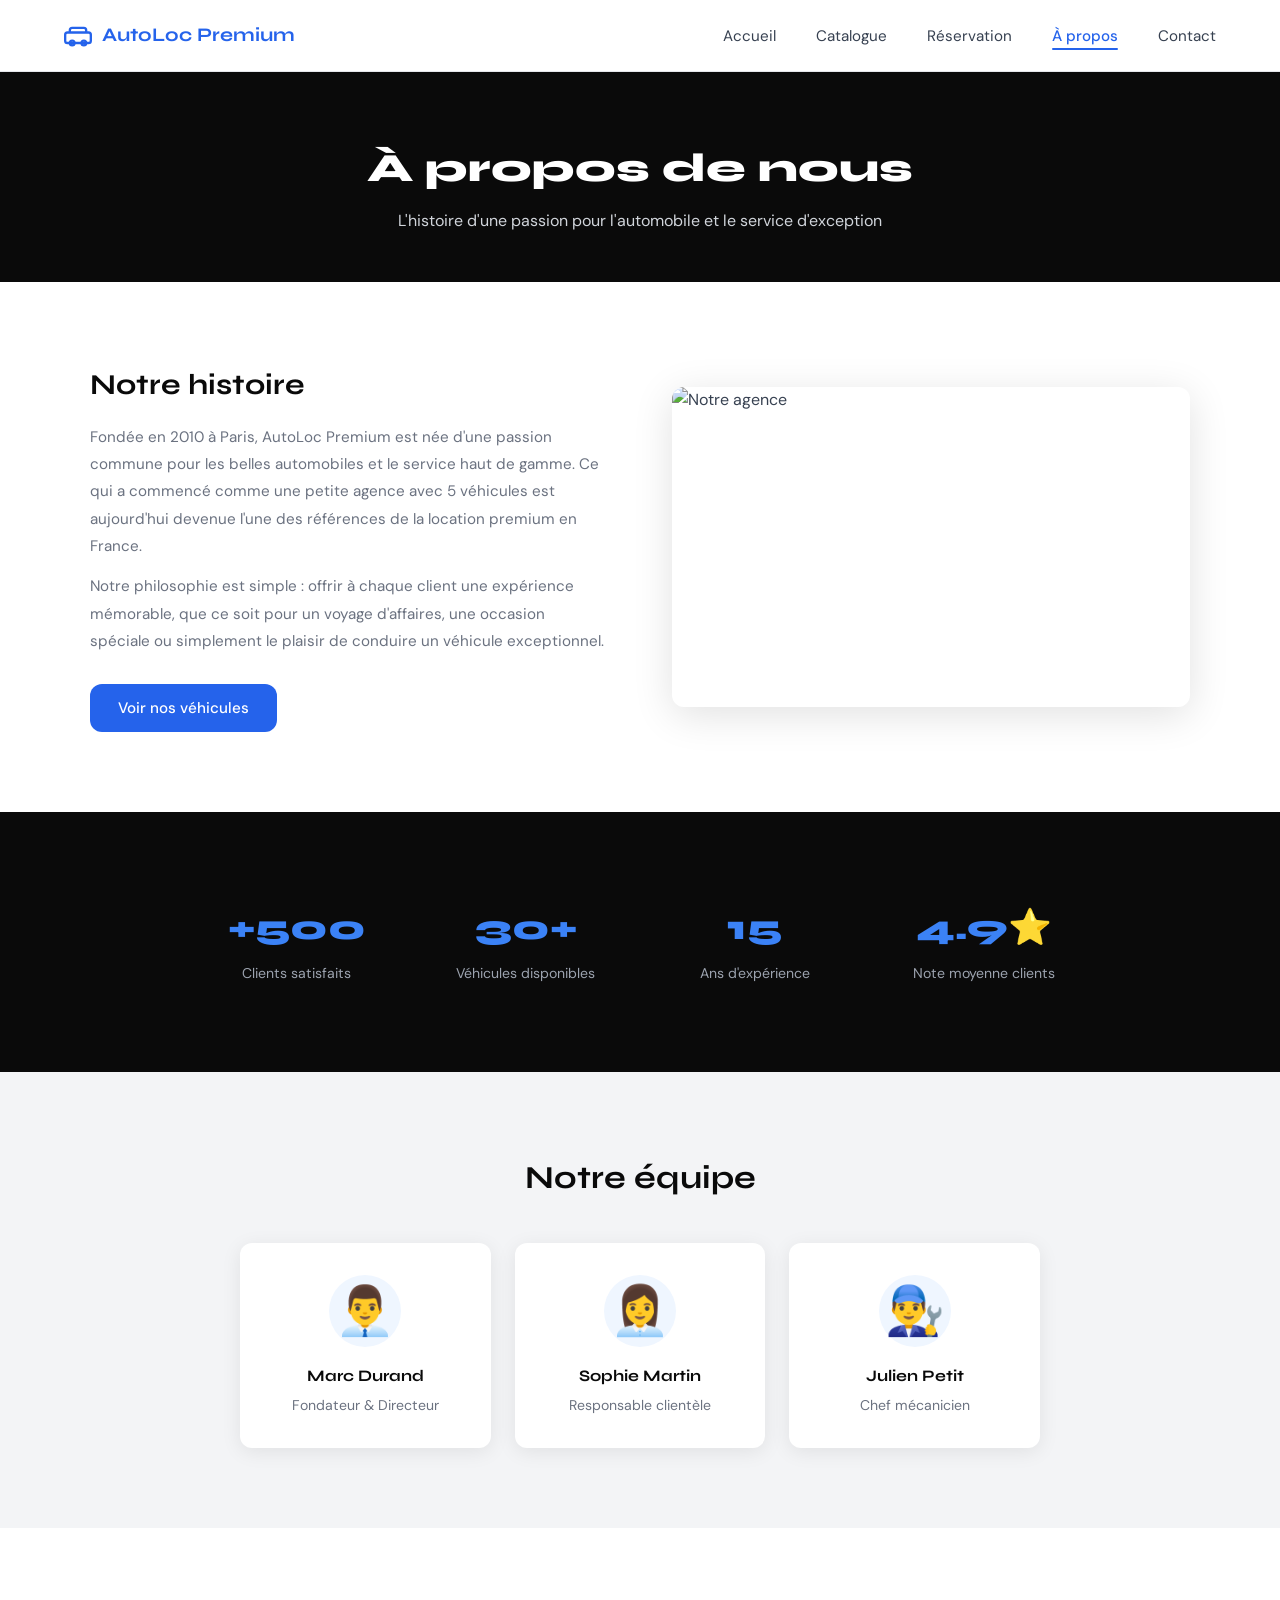
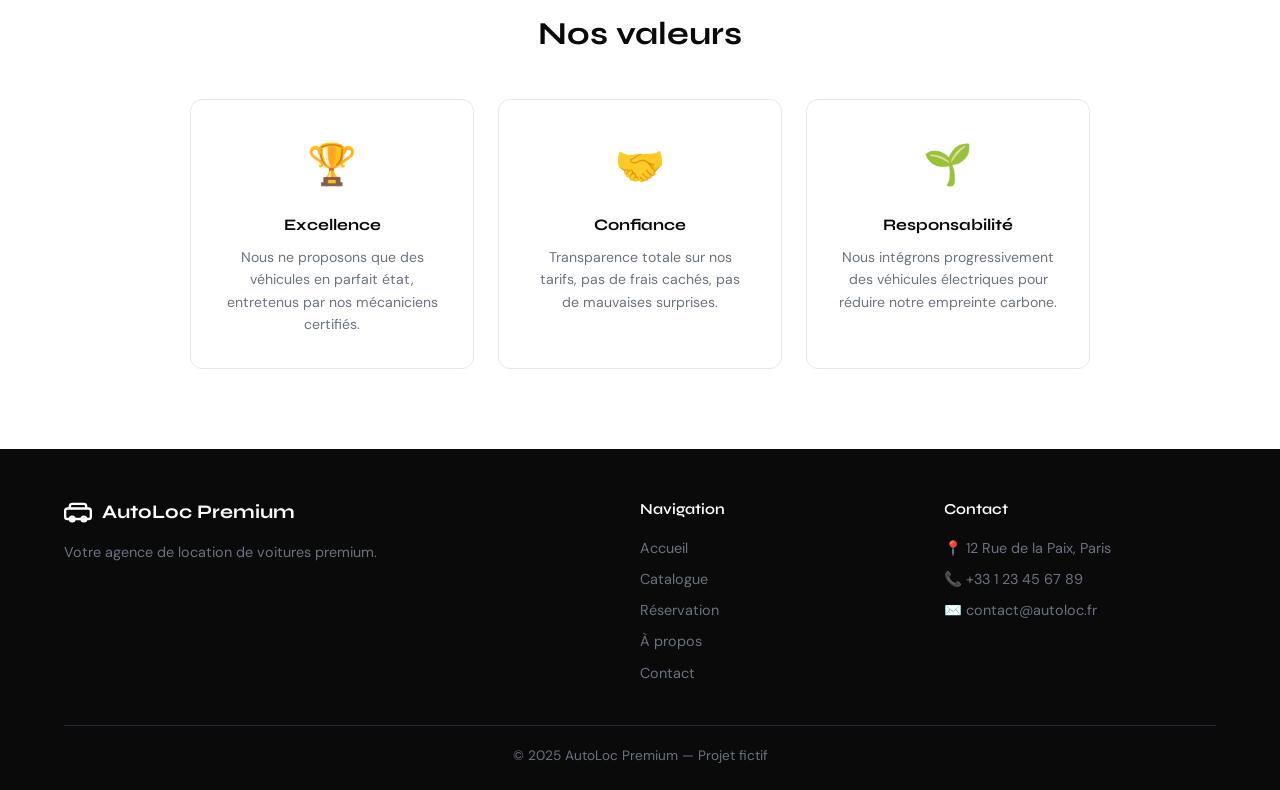
==== commit b4bd7b04: "adding new files" ====
--- a/apropos.html
+++ b/apropos.html
@@ -4,8 +4,8 @@
   <meta charset="UTF-8"/>
   <meta name="viewport" content="width=device-width, initial-scale=1.0"/>
   <title>AutoLoc Premium — À propos</title>
-  <link rel="stylesheet" href="./styles/style.css"/>
-  <link rel="stylesheet" href="./styles/apropos.css"/>
+  <link rel="stylesheet" href="css/style.css"/>
+  <link rel="stylesheet" href="css/apropos.css"/>
 </head>
 <body>
 
@@ -142,14 +142,14 @@
       </div>
       <div class="footer-col">
         <h4>Contact</h4>
-        <a href="#">📍 12 Rue azzohor, Agadir</a>
-        <a href="#">📞 +212 1 23 45 67 89</a>
-        <a href="#">✉️ contact@autoloc.ma</a>
+        <a href="#">📍 12 Rue de la Paix, Paris</a>
+        <a href="#">📞 +33 1 23 45 67 89</a>
+        <a href="#">✉️ contact@autoloc.fr</a>
       </div>
     </div>
     <div class="footer-bottom">© 2025 AutoLoc Premium — Projet fictif</div>
   </footer>
 
- 
+  <script src="js/main.js"></script>
 </body>
 </html>
--- a/css/style.css
+++ b/css/style.css
@@ -0,0 +1,190 @@
+/* ===== GOOGLE FONTS ===== */
+@import url('https://fonts.googleapis.com/css2?family=Syne:wght@400;600;700;800&family=DM+Sans:wght@300;400;500&display=swap');
+
+/* ===== CSS VARIABLES ===== */
+:root {
+  --blue: #2563eb;
+  --blue-light: #3b82f6;
+  --blue-bg: #eff6ff;
+  --black: #0a0a0a;
+  --white: #ffffff;
+  --gray-100: #f3f4f6;
+  --gray-200: #e5e7eb;
+  --gray-500: #6b7280;
+  --gray-700: #374151;
+  --radius: 12px;
+  --shadow: 0 4px 20px rgba(0,0,0,0.08);
+  --shadow-lg: 0 8px 40px rgba(0,0,0,0.12);
+}
+
+/* ===== RESET ===== */
+*, *::before, *::after { box-sizing: border-box; margin: 0; padding: 0; }
+html { scroll-behavior: smooth; }
+body {
+  font-family: 'DM Sans', sans-serif;
+  color: var(--gray-700);
+  background: var(--white);
+  line-height: 1.6;
+}
+img { max-width: 100%; display: block; }
+a { text-decoration: none; color: inherit; }
+ul { list-style: none; }
+
+/* ===== NAVBAR ===== */
+.navbar {
+  display: flex;
+  align-items: center;
+  justify-content: space-between;
+  padding: 0 5%;
+  height: 72px;
+  background: var(--white);
+  border-bottom: 1.5px solid var(--gray-200);
+  position: sticky;
+  top: 0;
+  z-index: 100;
+}
+
+.logo {
+  display: flex;
+  align-items: center;
+  gap: 10px;
+  font-family: 'Syne', sans-serif;
+  font-weight: 700;
+  font-size: 1.2rem;
+  color: var(--blue);
+}
+.logo svg { width: 28px; height: 28px; }
+
+.nav-links {
+  display: flex;
+  gap: 2.5rem;
+}
+.nav-links a {
+  font-size: 0.95rem;
+  color: var(--gray-700);
+  font-weight: 400;
+  transition: color 0.2s;
+  position: relative;
+}
+.nav-links a:hover { color: var(--blue); }
+.nav-links a.active {
+  color: var(--blue);
+  font-weight: 500;
+}
+.nav-links a.active::after {
+  content: '';
+  position: absolute;
+  bottom: -4px;
+  left: 0; right: 0;
+  height: 2px;
+  background: var(--blue);
+  border-radius: 2px;
+}
+
+/* Hamburger (mobile) */
+.hamburger {
+  display: none;
+  flex-direction: column;
+  gap: 5px;
+  cursor: pointer;
+  background: none;
+  border: none;
+  padding: 4px;
+}
+.hamburger span {
+  display: block;
+  width: 24px;
+  height: 2px;
+  background: var(--gray-700);
+  border-radius: 2px;
+  transition: all 0.3s;
+}
+
+/* ===== BUTTONS ===== */
+.btn {
+  display: inline-block;
+  padding: 12px 28px;
+  border-radius: var(--radius);
+  font-family: 'DM Sans', sans-serif;
+  font-size: 0.95rem;
+  font-weight: 500;
+  cursor: pointer;
+  border: none;
+  transition: all 0.2s;
+}
+.btn-primary {
+  background: var(--blue);
+  color: var(--white);
+}
+.btn-primary:hover { background: var(--blue-light); transform: translateY(-1px); }
+.btn-outline {
+  background: var(--white);
+  color: var(--blue);
+  border: 2px solid var(--white);
+}
+.btn-outline:hover { background: var(--blue-bg); border-color: var(--blue); }
+
+/* ===== SECTION TITLE ===== */
+.section-title {
+  font-family: 'Syne', sans-serif;
+  font-size: 2rem;
+  font-weight: 700;
+  color: var(--black);
+  text-align: center;
+  margin-bottom: 2.5rem;
+}
+
+/* ===== FOOTER ===== */
+footer {
+  background: var(--black);
+  color: var(--gray-200);
+  padding: 3rem 5% 1.5rem;
+}
+.footer-grid {
+  display: grid;
+  grid-template-columns: 2fr 1fr 1fr;
+  gap: 2rem;
+  margin-bottom: 2rem;
+}
+.footer-brand .logo { color: var(--white); margin-bottom: 0.8rem; }
+.footer-brand p { font-size: 0.9rem; color: var(--gray-500); }
+.footer-col h4 {
+  font-family: 'Syne', sans-serif;
+  font-weight: 600;
+  color: var(--white);
+  margin-bottom: 1rem;
+  font-size: 0.95rem;
+}
+.footer-col a {
+  display: block;
+  font-size: 0.9rem;
+  color: var(--gray-500);
+  margin-bottom: 0.5rem;
+  transition: color 0.2s;
+}
+.footer-col a:hover { color: var(--blue-light); }
+.footer-bottom {
+  border-top: 1px solid #1f2937;
+  padding-top: 1.2rem;
+  text-align: center;
+  font-size: 0.85rem;
+  color: var(--gray-500);
+}
+
+/* ===== RESPONSIVE ===== */
+@media (max-width: 768px) {
+  .hamburger { display: flex; }
+  .nav-links {
+    display: none;
+    position: absolute;
+    top: 72px;
+    left: 0; right: 0;
+    background: var(--white);
+    flex-direction: column;
+    padding: 1.5rem 5%;
+    border-bottom: 1px solid var(--gray-200);
+    gap: 1.2rem;
+  }
+  .nav-links.open { display: flex; }
+  .footer-grid { grid-template-columns: 1fr; }
+}
--- a/css/apropos.css
+++ b/css/apropos.css
@@ -0,0 +1,142 @@
+/* PAGE HEADER */
+.page-header {
+  background: var(--black);
+  color: var(--white);
+  text-align: center;
+  padding: 4rem 5% 3rem;
+}
+.page-header h1 {
+  font-family: 'Syne', sans-serif;
+  font-size: 2.5rem;
+  font-weight: 800;
+  margin-bottom: 0.5rem;
+}
+.page-header p { color: #d1d5db; font-size: 1rem; }
+
+/* STORY */
+.story-section { padding: 5rem 5%; }
+.story-grid {
+  display: grid;
+  grid-template-columns: 1fr 1fr;
+  gap: 4rem;
+  align-items: center;
+  max-width: 1100px;
+  margin: 0 auto;
+}
+.story-text h2 {
+  font-family: 'Syne', sans-serif;
+  font-size: 1.8rem;
+  font-weight: 700;
+  color: var(--black);
+  margin-bottom: 1rem;
+}
+.story-text p {
+  font-size: 0.95rem;
+  color: var(--gray-500);
+  margin-bottom: 0.8rem;
+  line-height: 1.8;
+}
+.story-img img {
+  border-radius: var(--radius);
+  width: 100%;
+  height: 320px;
+  object-fit: cover;
+  box-shadow: var(--shadow-lg);
+}
+
+/* STATS */
+.stats-section { padding: 4rem 5%; background: var(--black); }
+.stats-grid {
+  display: grid;
+  grid-template-columns: repeat(4, 1fr);
+  gap: 1rem;
+  max-width: 900px;
+  margin: 0 auto;
+  text-align: center;
+}
+.stat-card { padding: 1.5rem; }
+.stat-number {
+  display: block;
+  font-family: 'Syne', sans-serif;
+  font-size: 2.2rem;
+  font-weight: 800;
+  color: var(--blue-light);
+  margin-bottom: 0.3rem;
+}
+.stat-label {
+  display: block;
+  font-size: 0.88rem;
+  color: #9ca3af;
+}
+
+/* TEAM */
+.team-section { padding: 5rem 5%; background: var(--gray-100); }
+.team-grid {
+  display: grid;
+  grid-template-columns: repeat(3, 1fr);
+  gap: 1.5rem;
+  max-width: 800px;
+  margin: 0 auto;
+}
+.team-card {
+  background: var(--white);
+  border-radius: var(--radius);
+  padding: 2rem;
+  text-align: center;
+  box-shadow: var(--shadow);
+}
+.team-avatar {
+  font-size: 3rem;
+  margin-bottom: 1rem;
+  width: 72px;
+  height: 72px;
+  background: var(--blue-bg);
+  border-radius: 50%;
+  display: flex;
+  align-items: center;
+  justify-content: center;
+  margin: 0 auto 1rem;
+}
+.team-card h3 {
+  font-family: 'Syne', sans-serif;
+  font-weight: 700;
+  font-size: 1rem;
+  color: var(--black);
+  margin-bottom: 0.3rem;
+}
+.team-card p { font-size: 0.88rem; color: var(--gray-500); }
+
+/* VALUES */
+.values-section { padding: 5rem 5%; }
+.values-grid {
+  display: grid;
+  grid-template-columns: repeat(3, 1fr);
+  gap: 1.5rem;
+  max-width: 900px;
+  margin: 0 auto;
+}
+.value-card {
+  border: 1.5px solid var(--gray-200);
+  border-radius: var(--radius);
+  padding: 2rem;
+  text-align: center;
+  transition: border-color 0.2s, box-shadow 0.2s;
+}
+.value-card:hover { border-color: var(--blue); box-shadow: var(--shadow); }
+.value-icon { font-size: 2.5rem; display: block; margin-bottom: 1rem; }
+.value-card h3 {
+  font-family: 'Syne', sans-serif;
+  font-weight: 700;
+  font-size: 1rem;
+  color: var(--black);
+  margin-bottom: 0.5rem;
+}
+.value-card p { font-size: 0.88rem; color: var(--gray-500); line-height: 1.6; }
+
+/* RESPONSIVE */
+@media (max-width: 768px) {
+  .story-grid { grid-template-columns: 1fr; gap: 2rem; }
+  .stats-grid { grid-template-columns: repeat(2, 1fr); }
+  .team-grid { grid-template-columns: 1fr; }
+  .values-grid { grid-template-columns: 1fr; }
+}
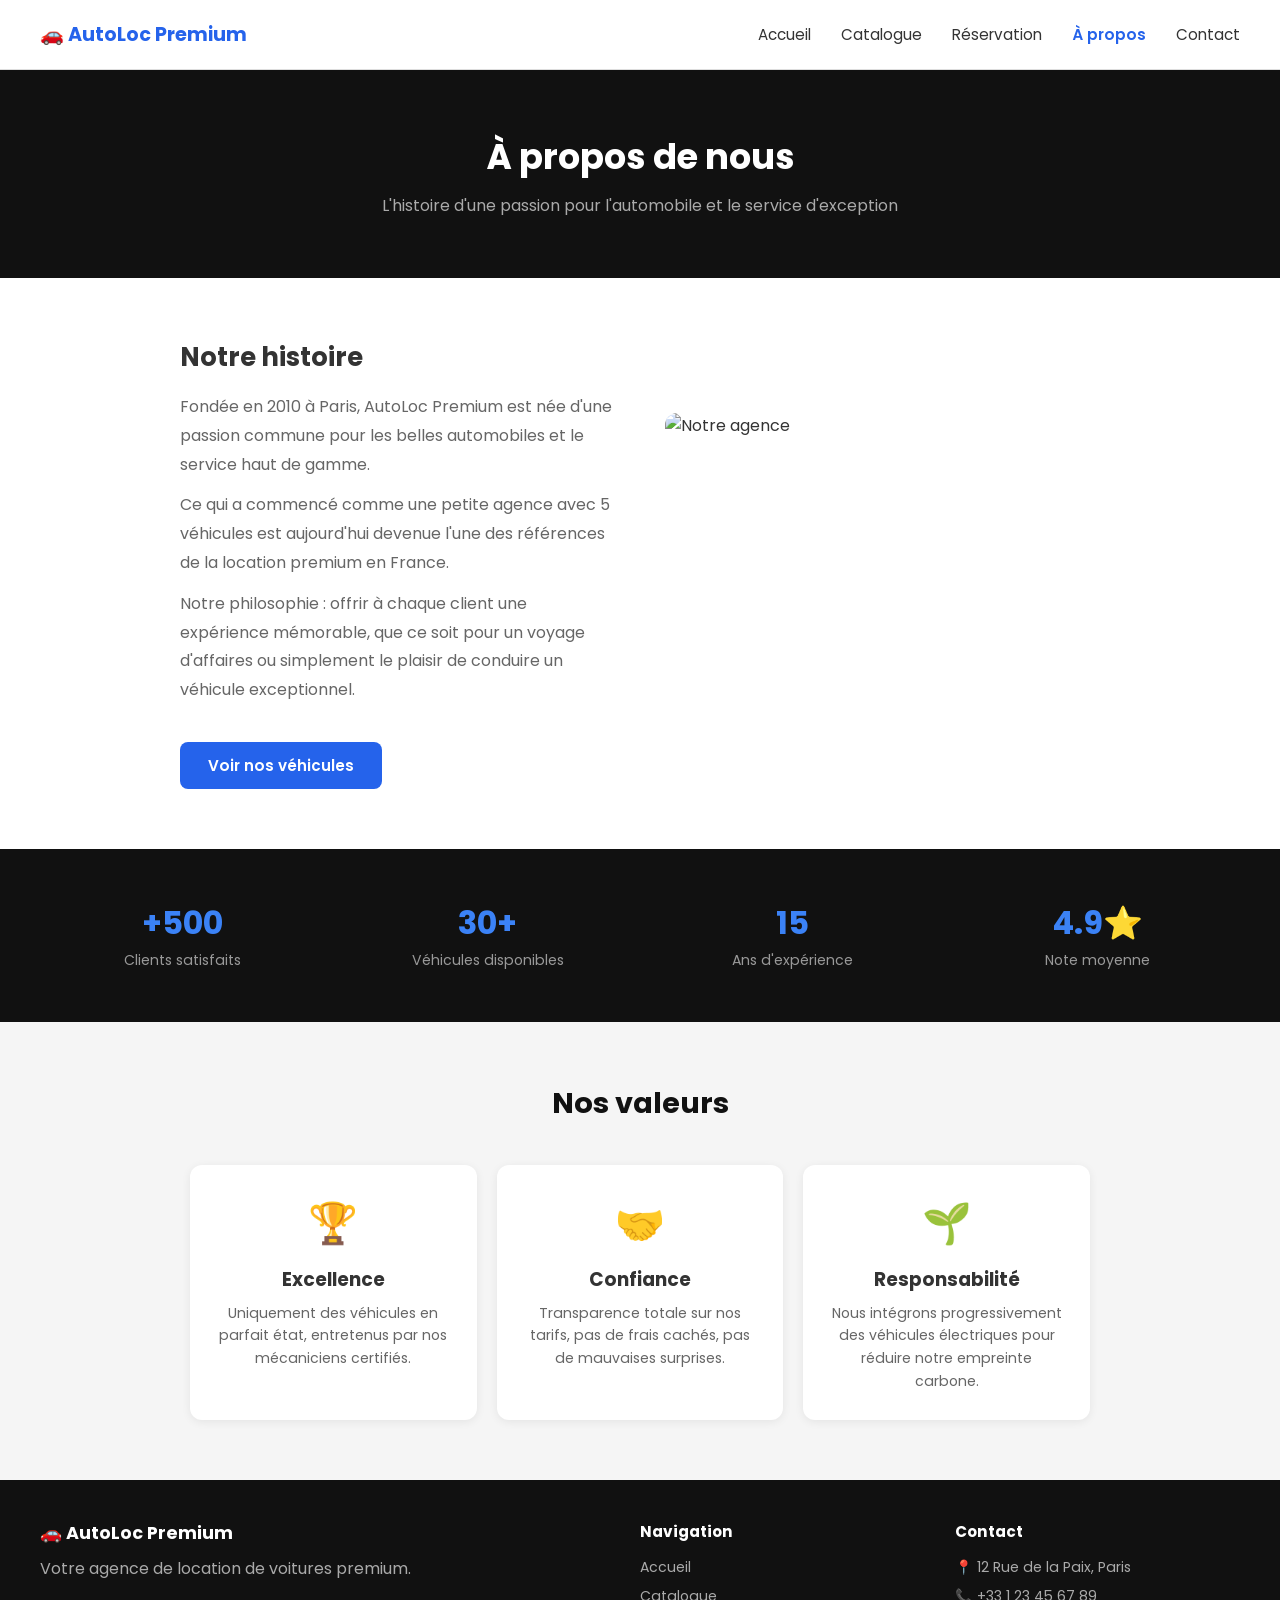
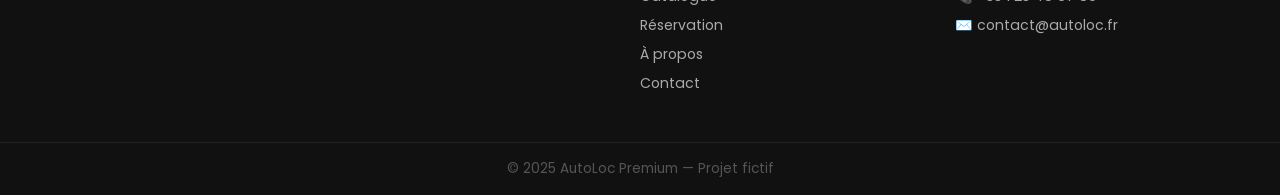
==== commit 3e6a42c7: "new files" ====
--- a/apropos.html
+++ b/apropos.html
@@ -1,117 +1,159 @@
 <!DOCTYPE html>
 <html lang="fr">
 <head>
-  <meta charset="UTF-8"/>
-  <meta name="viewport" content="width=device-width, initial-scale=1.0"/>
+  <meta charset="UTF-8" />
+  <meta name="viewport" content="width=device-width, initial-scale=1.0" />
   <title>AutoLoc Premium — À propos</title>
-  <link rel="stylesheet" href="css/style.css"/>
-  <link rel="stylesheet" href="css/apropos.css"/>
+  <link rel="stylesheet" href="css/style.css" />
+  <style>
+    /* Histoire */
+    .histoire {
+      padding: 60px 40px;
+      display: grid;
+      grid-template-columns: 1fr 1fr;
+      gap: 50px;
+      align-items: center;
+      max-width: 1000px;
+      margin: 0 auto;
+    }
+
+    .histoire h2 { font-size: 1.6rem; margin-bottom: 16px; }
+    .histoire p { color: #666; line-height: 1.8; margin-bottom: 12px; }
+
+    .histoire img {
+      width: 100%;
+      height: 300px;
+      object-fit: cover;
+      border-radius: 12px;
+    }
+
+    /* Chiffres */
+    .chiffres {
+      background: #111;
+      padding: 50px 40px;
+      display: grid;
+      grid-template-columns: repeat(4, 1fr);
+      gap: 20px;
+      text-align: center;
+    }
+
+    .chiffre-grand {
+      font-size: 2rem;
+      font-weight: 700;
+      color: #3b82f6;
+      display: block;
+    }
+
+    .chiffre-label {
+      font-size: 0.88rem;
+      color: #999;
+    }
+
+    /* Valeurs */
+    .valeurs {
+      padding: 60px 40px;
+      background: #f5f5f5;
+    }
+
+    .grille-valeurs {
+      display: grid;
+      grid-template-columns: repeat(3, 1fr);
+      gap: 20px;
+      max-width: 900px;
+      margin: 0 auto;
+    }
+
+    .carte-valeur {
+      background: white;
+      border-radius: 12px;
+      padding: 28px;
+      text-align: center;
+      box-shadow: 0 2px 10px rgba(0,0,0,0.07);
+    }
+
+    .carte-valeur .icone { font-size: 2.5rem; margin-bottom: 12px; }
+    .carte-valeur h3 { font-weight: 700; margin-bottom: 8px; }
+    .carte-valeur p { font-size: 0.88rem; color: #666; line-height: 1.6; }
+
+    @media (max-width: 768px) {
+      .histoire { grid-template-columns: 1fr; padding: 40px 20px; gap: 24px; }
+      .chiffres { grid-template-columns: 1fr 1fr; padding: 40px 20px; }
+      .grille-valeurs { grid-template-columns: 1fr; }
+      .valeurs { padding: 40px 20px; }
+    }
+  </style>
 </head>
 <body>
 
   <!-- NAVBAR -->
   <nav class="navbar">
-    <a href="index.html" class="logo">
-      <svg viewBox="0 0 24 24" fill="none" stroke="currentColor" stroke-width="2">
-        <rect x="1" y="9" width="22" height="9" rx="2"/>
-        <path d="M5 9V7a2 2 0 0 1 2-2h10a2 2 0 0 1 2 2v2"/>
-        <circle cx="7" cy="18" r="2"/><circle cx="17" cy="18" r="2"/>
-      </svg>
-      AutoLoc Premium
-    </a>
-    <button class="hamburger" id="hamburger" aria-label="Menu">
-      <span></span><span></span><span></span>
-    </button>
-    <ul class="nav-links" id="navLinks">
+    <div class="logo">🚗 AutoLoc Premium</div>
+    <ul class="nav-liens">
       <li><a href="index.html">Accueil</a></li>
       <li><a href="catalogue.html">Catalogue</a></li>
       <li><a href="reservation.html">Réservation</a></li>
-      <li><a href="apropos.html" class="active">À propos</a></li>
+      <li><a href="apropos.html" class="actif">À propos</a></li>
       <li><a href="contact.html">Contact</a></li>
     </ul>
   </nav>
 
-  <!-- PAGE HEADER -->
-  <section class="page-header">
+  <!-- EN-TÊTE -->
+  <section class="entete">
     <h1>À propos de nous</h1>
     <p>L'histoire d'une passion pour l'automobile et le service d'exception</p>
   </section>
 
-  <!-- STORY -->
-  <section class="story-section">
-    <div class="story-grid">
-      <div class="story-text">
-        <h2>Notre histoire</h2>
-        <p>Fondée en 2010 à Paris, AutoLoc Premium est née d'une passion commune pour les belles automobiles et le service haut de gamme. Ce qui a commencé comme une petite agence avec 5 véhicules est aujourd'hui devenue l'une des références de la location premium en France.</p>
-        <p>Notre philosophie est simple : offrir à chaque client une expérience mémorable, que ce soit pour un voyage d'affaires, une occasion spéciale ou simplement le plaisir de conduire un véhicule exceptionnel.</p>
-        <a href="catalogue.html" class="btn btn-primary" style="margin-top:1rem;">Voir nos véhicules</a>
-      </div>
-      <div class="story-img">
-        <img src="https://images.unsplash.com/photo-1568605117036-5fe5e7bab0b7?w=700&q=80" alt="Notre agence"/>
-      </div>
+  <!-- NOTRE HISTOIRE -->
+  <section class="histoire">
+    <div>
+      <h2>Notre histoire</h2>
+      <p>Fondée en 2010 à Paris, AutoLoc Premium est née d'une passion commune pour les belles automobiles et le service haut de gamme.</p>
+      <p>Ce qui a commencé comme une petite agence avec 5 véhicules est aujourd'hui devenue l'une des références de la location premium en France.</p>
+      <p>Notre philosophie : offrir à chaque client une expérience mémorable, que ce soit pour un voyage d'affaires ou simplement le plaisir de conduire un véhicule exceptionnel.</p>
+      <br />
+      <a href="catalogue.html" class="btn btn-bleu">Voir nos véhicules</a>
+    </div>
+    <div>
+      <img src="https://images.unsplash.com/photo-1568605117036-5fe5e7bab0b7?w=700&q=80" alt="Notre agence" />
     </div>
   </section>
 
-  <!-- STATS -->
-  <section class="stats-section">
-    <div class="stats-grid">
-      <div class="stat-card">
-        <span class="stat-number">+500</span>
-        <span class="stat-label">Clients satisfaits</span>
-      </div>
-      <div class="stat-card">
-        <span class="stat-number">30+</span>
-        <span class="stat-label">Véhicules disponibles</span>
-      </div>
-      <div class="stat-card">
-        <span class="stat-number">15</span>
-        <span class="stat-label">Ans d'expérience</span>
-      </div>
-      <div class="stat-card">
-        <span class="stat-number">4.9⭐</span>
-        <span class="stat-label">Note moyenne clients</span>
-      </div>
+  <!-- CHIFFRES CLÉS -->
+  <section class="chiffres">
+    <div>
+      <span class="chiffre-grand">+500</span>
+      <span class="chiffre-label">Clients satisfaits</span>
+    </div>
+    <div>
+      <span class="chiffre-grand">30+</span>
+      <span class="chiffre-label">Véhicules disponibles</span>
+    </div>
+    <div>
+      <span class="chiffre-grand">15</span>
+      <span class="chiffre-label">Ans d'expérience</span>
+    </div>
+    <div>
+      <span class="chiffre-grand">4.9⭐</span>
+      <span class="chiffre-label">Note moyenne</span>
     </div>
   </section>
 
-  <!-- TEAM -->
-  <section class="team-section">
-    <h2 class="section-title">Notre équipe</h2>
-    <div class="team-grid">
-      <div class="team-card">
-        <div class="team-avatar">👨‍💼</div>
-        <h3>Marc Durand</h3>
-        <p>Fondateur & Directeur</p>
+  <!-- NOS VALEURS -->
+  <section class="valeurs">
+    <h2 class="titre-section">Nos valeurs</h2>
+    <div class="grille-valeurs">
+      <div class="carte-valeur">
+        <div class="icone">🏆</div>
+        <h3>Excellence</h3>
+        <p>Uniquement des véhicules en parfait état, entretenus par nos mécaniciens certifiés.</p>
       </div>
-      <div class="team-card">
-        <div class="team-avatar">👩‍💼</div>
-        <h3>Sophie Martin</h3>
-        <p>Responsable clientèle</p>
-      </div>
-      <div class="team-card">
-        <div class="team-avatar">👨‍🔧</div>
-        <h3>Julien Petit</h3>
-        <p>Chef mécanicien</p>
-      </div>
-    </div>
-  </section>
-
-  <!-- VALUES -->
-  <section class="values-section">
-    <h2 class="section-title">Nos valeurs</h2>
-    <div class="values-grid">
-      <div class="value-card">
-        <span class="value-icon">🏆</span>
-        <h3>Excellence</h3>
-        <p>Nous ne proposons que des véhicules en parfait état, entretenus par nos mécaniciens certifiés.</p>
-      </div>
-      <div class="value-card">
-        <span class="value-icon">🤝</span>
+      <div class="carte-valeur">
+        <div class="icone">🤝</div>
         <h3>Confiance</h3>
         <p>Transparence totale sur nos tarifs, pas de frais cachés, pas de mauvaises surprises.</p>
       </div>
-      <div class="value-card">
-        <span class="value-icon">🌱</span>
+      <div class="carte-valeur">
+        <div class="icone">🌱</div>
         <h3>Responsabilité</h3>
         <p>Nous intégrons progressivement des véhicules électriques pour réduire notre empreinte carbone.</p>
       </div>
@@ -120,36 +162,26 @@
 
   <!-- FOOTER -->
   <footer>
-    <div class="footer-grid">
-      <div class="footer-brand">
-        <a href="index.html" class="logo">
-          <svg viewBox="0 0 24 24" fill="none" stroke="currentColor" stroke-width="2" width="22">
-            <rect x="1" y="9" width="22" height="9" rx="2"/>
-            <path d="M5 9V7a2 2 0 0 1 2-2h10a2 2 0 0 1 2 2v2"/>
-            <circle cx="7" cy="18" r="2"/><circle cx="17" cy="18" r="2"/>
-          </svg>
-          AutoLoc Premium
-        </a>
-        <p>Votre agence de location de voitures premium.</p>
-      </div>
-      <div class="footer-col">
-        <h4>Navigation</h4>
-        <a href="index.html">Accueil</a>
-        <a href="catalogue.html">Catalogue</a>
-        <a href="reservation.html">Réservation</a>
-        <a href="apropos.html">À propos</a>
-        <a href="contact.html">Contact</a>
-      </div>
-      <div class="footer-col">
-        <h4>Contact</h4>
-        <a href="#">📍 12 Rue de la Paix, Paris</a>
-        <a href="#">📞 +33 1 23 45 67 89</a>
-        <a href="#">✉️ contact@autoloc.fr</a>
-      </div>
+    <div>
+      <div class="logo-footer">🚗 AutoLoc Premium</div>
+      <p>Votre agence de location de voitures premium.</p>
     </div>
-    <div class="footer-bottom">© 2025 AutoLoc Premium — Projet fictif</div>
+    <div>
+      <h4>Navigation</h4>
+      <a href="index.html">Accueil</a>
+      <a href="catalogue.html">Catalogue</a>
+      <a href="reservation.html">Réservation</a>
+      <a href="apropos.html">À propos</a>
+      <a href="contact.html">Contact</a>
+    </div>
+    <div>
+      <h4>Contact</h4>
+      <a href="#">📍 12 Rue de la Paix, Paris</a>
+      <a href="#">📞 +33 1 23 45 67 89</a>
+      <a href="#">✉️ contact@autoloc.fr</a>
+    </div>
   </footer>
+  <div class="footer-bas">© 2025 AutoLoc Premium — Projet fictif</div>
 
-  <script src="js/main.js"></script>
 </body>
 </html>
--- a/css/style.css
+++ b/css/style.css
@@ -1,190 +1,280 @@
-/* ===== GOOGLE FONTS ===== */
-@import url('https://fonts.googleapis.com/css2?family=Syne:wght@400;600;700;800&family=DM+Sans:wght@300;400;500&display=swap');
-
-/* ===== CSS VARIABLES ===== */
+/* ===== POLICE GOOGLE ===== */
+@import url('https://fonts.googleapis.com/css2?family=Poppins:wght@400;600;700&display=swap');
+
+/* ===== COULEURS ===== */
 :root {
-  --blue: #2563eb;
-  --blue-light: #3b82f6;
-  --blue-bg: #eff6ff;
-  --black: #0a0a0a;
-  --white: #ffffff;
-  --gray-100: #f3f4f6;
-  --gray-200: #e5e7eb;
-  --gray-500: #6b7280;
-  --gray-700: #374151;
-  --radius: 12px;
-  --shadow: 0 4px 20px rgba(0,0,0,0.08);
-  --shadow-lg: 0 8px 40px rgba(0,0,0,0.12);
-}
-
-/* ===== RESET ===== */
-*, *::before, *::after { box-sizing: border-box; margin: 0; padding: 0; }
-html { scroll-behavior: smooth; }
+  --bleu: #2563eb;
+  --noir: #111111;
+  --blanc: #ffffff;
+  --gris-clair: #f5f5f5;
+  --gris: #666666;
+  --bordure: #dddddd;
+}
+
+/* ===== BASE ===== */
+* {
+  margin: 0;
+  padding: 0;
+  box-sizing: border-box;
+}
+
 body {
-  font-family: 'DM Sans', sans-serif;
-  color: var(--gray-700);
-  background: var(--white);
-  line-height: 1.6;
-}
-img { max-width: 100%; display: block; }
-a { text-decoration: none; color: inherit; }
-ul { list-style: none; }
+  font-family: 'Poppins', sans-serif;
+  color: #333;
+  background: var(--blanc);
+}
+
+a {
+  text-decoration: none;
+  color: inherit;
+}
+
+img {
+  max-width: 100%;
+  display: block;
+}
 
 /* ===== NAVBAR ===== */
 .navbar {
   display: flex;
   align-items: center;
   justify-content: space-between;
-  padding: 0 5%;
-  height: 72px;
-  background: var(--white);
-  border-bottom: 1.5px solid var(--gray-200);
+  padding: 0 40px;
+  height: 70px;
+  background: var(--blanc);
+  border-bottom: 1px solid var(--bordure);
   position: sticky;
   top: 0;
-  z-index: 100;
+  z-index: 10;
 }
 
 .logo {
+  font-size: 1.2rem;
+  font-weight: 700;
+  color: var(--bleu);
+}
+
+.nav-liens {
   display: flex;
-  align-items: center;
-  gap: 10px;
-  font-family: 'Syne', sans-serif;
-  font-weight: 700;
-  font-size: 1.2rem;
-  color: var(--blue);
-}
-.logo svg { width: 28px; height: 28px; }
-
-.nav-links {
-  display: flex;
-  gap: 2.5rem;
-}
-.nav-links a {
+  gap: 30px;
+  list-style: none;
+}
+
+.nav-liens a {
+  color: #333;
   font-size: 0.95rem;
-  color: var(--gray-700);
-  font-weight: 400;
-  transition: color 0.2s;
-  position: relative;
-}
-.nav-links a:hover { color: var(--blue); }
-.nav-links a.active {
-  color: var(--blue);
-  font-weight: 500;
-}
-.nav-links a.active::after {
-  content: '';
-  position: absolute;
-  bottom: -4px;
-  left: 0; right: 0;
-  height: 2px;
-  background: var(--blue);
-  border-radius: 2px;
-}
-
-/* Hamburger (mobile) */
-.hamburger {
-  display: none;
-  flex-direction: column;
-  gap: 5px;
-  cursor: pointer;
-  background: none;
-  border: none;
-  padding: 4px;
-}
-.hamburger span {
-  display: block;
-  width: 24px;
-  height: 2px;
-  background: var(--gray-700);
-  border-radius: 2px;
-  transition: all 0.3s;
-}
-
-/* ===== BUTTONS ===== */
+}
+
+.nav-liens a:hover {
+  color: var(--bleu);
+}
+
+.nav-liens a.actif {
+  color: var(--bleu);
+  font-weight: 600;
+}
+
+/* ===== BOUTONS ===== */
 .btn {
   display: inline-block;
   padding: 12px 28px;
-  border-radius: var(--radius);
-  font-family: 'DM Sans', sans-serif;
+  border-radius: 8px;
+  font-family: 'Poppins', sans-serif;
   font-size: 0.95rem;
-  font-weight: 500;
+  font-weight: 600;
   cursor: pointer;
   border: none;
-  transition: all 0.2s;
-}
-.btn-primary {
-  background: var(--blue);
-  color: var(--white);
-}
-.btn-primary:hover { background: var(--blue-light); transform: translateY(-1px); }
-.btn-outline {
-  background: var(--white);
-  color: var(--blue);
-  border: 2px solid var(--white);
-}
-.btn-outline:hover { background: var(--blue-bg); border-color: var(--blue); }
-
-/* ===== SECTION TITLE ===== */
-.section-title {
-  font-family: 'Syne', sans-serif;
-  font-size: 2rem;
-  font-weight: 700;
-  color: var(--black);
+}
+
+.btn-bleu {
+  background: var(--bleu);
+  color: var(--blanc);
+}
+
+.btn-bleu:hover {
+  background: #1d4ed8;
+}
+
+.btn-blanc {
+  background: var(--blanc);
+  color: var(--bleu);
+  border: 2px solid var(--blanc);
+}
+
+/* ===== EN-TÊTE DE PAGE ===== */
+.entete {
+  background: var(--noir);
+  color: var(--blanc);
   text-align: center;
-  margin-bottom: 2.5rem;
+  padding: 60px 40px;
+}
+
+.entete h1 {
+  font-size: 2.2rem;
+  margin-bottom: 10px;
+}
+
+.entete p {
+  color: #aaa;
+  font-size: 1rem;
+}
+
+/* ===== TITRE DE SECTION ===== */
+.titre-section {
+  font-size: 1.8rem;
+  font-weight: 700;
+  text-align: center;
+  margin-bottom: 40px;
+  color: var(--noir);
+}
+
+/* ===== CARTE VOITURE ===== */
+.grille-voitures {
+  display: grid;
+  grid-template-columns: repeat(3, 1fr);
+  gap: 24px;
+}
+
+.carte-voiture {
+  border: 1px solid var(--bordure);
+  border-radius: 12px;
+  overflow: hidden;
+  background: var(--blanc);
+  box-shadow: 0 2px 10px rgba(0,0,0,0.07);
+}
+
+.carte-voiture img {
+  width: 100%;
+  height: 190px;
+  object-fit: cover;
+}
+
+.carte-voiture .infos {
+  padding: 16px;
+}
+
+.carte-voiture h3 {
+  font-size: 1rem;
+  font-weight: 700;
+  margin-bottom: 6px;
+}
+
+.carte-voiture p {
+  font-size: 0.88rem;
+  color: var(--gris);
+  margin-bottom: 12px;
+}
+
+.carte-voiture .bas-carte {
+  display: flex;
+  align-items: center;
+  justify-content: space-between;
+}
+
+.prix {
+  font-size: 1.1rem;
+  font-weight: 700;
+  color: var(--bleu);
+}
+
+.badge {
+  background: #eff6ff;
+  color: var(--bleu);
+  font-size: 0.78rem;
+  font-weight: 600;
+  padding: 3px 10px;
+  border-radius: 20px;
+}
+
+/* ===== FORMULAIRE ===== */
+.groupe {
+  margin-bottom: 16px;
+}
+
+.groupe label {
+  display: block;
+  font-size: 0.88rem;
+  font-weight: 600;
+  margin-bottom: 6px;
+  color: #333;
+}
+
+.groupe input,
+.groupe select,
+.groupe textarea {
+  width: 100%;
+  padding: 10px 14px;
+  border: 1.5px solid var(--bordure);
+  border-radius: 8px;
+  font-family: 'Poppins', sans-serif;
+  font-size: 0.9rem;
+  outline: none;
+}
+
+.groupe input:focus,
+.groupe select:focus,
+.groupe textarea:focus {
+  border-color: var(--bleu);
+}
+
+/* ===== MESSAGE SUCCÈS ===== */
+.message-ok {
+  background: #d1fae5;
+  color: #065f46;
+  padding: 12px 16px;
+  border-radius: 8px;
+  margin-bottom: 16px;
+  display: none;
 }
 
 /* ===== FOOTER ===== */
 footer {
-  background: var(--black);
-  color: var(--gray-200);
-  padding: 3rem 5% 1.5rem;
-}
-.footer-grid {
+  background: var(--noir);
+  color: #aaa;
+  padding: 40px;
   display: grid;
   grid-template-columns: 2fr 1fr 1fr;
-  gap: 2rem;
-  margin-bottom: 2rem;
-}
-.footer-brand .logo { color: var(--white); margin-bottom: 0.8rem; }
-.footer-brand p { font-size: 0.9rem; color: var(--gray-500); }
-.footer-col h4 {
-  font-family: 'Syne', sans-serif;
-  font-weight: 600;
-  color: var(--white);
-  margin-bottom: 1rem;
+  gap: 30px;
+}
+
+footer .logo-footer {
+  color: var(--blanc);
+  font-size: 1.1rem;
+  font-weight: 700;
+  margin-bottom: 10px;
+}
+
+footer h4 {
+  color: var(--blanc);
   font-size: 0.95rem;
-}
-.footer-col a {
+  margin-bottom: 14px;
+}
+
+footer a {
   display: block;
-  font-size: 0.9rem;
-  color: var(--gray-500);
-  margin-bottom: 0.5rem;
-  transition: color 0.2s;
-}
-.footer-col a:hover { color: var(--blue-light); }
-.footer-bottom {
-  border-top: 1px solid #1f2937;
-  padding-top: 1.2rem;
+  color: #aaa;
+  font-size: 0.88rem;
+  margin-bottom: 8px;
+}
+
+footer a:hover {
+  color: var(--bleu);
+}
+
+.footer-bas {
+  background: var(--noir);
+  color: #555;
   text-align: center;
+  padding: 16px;
   font-size: 0.85rem;
-  color: var(--gray-500);
+  border-top: 1px solid #222;
 }
 
 /* ===== RESPONSIVE ===== */
 @media (max-width: 768px) {
-  .hamburger { display: flex; }
-  .nav-links {
-    display: none;
-    position: absolute;
-    top: 72px;
-    left: 0; right: 0;
-    background: var(--white);
-    flex-direction: column;
-    padding: 1.5rem 5%;
-    border-bottom: 1px solid var(--gray-200);
-    gap: 1.2rem;
-  }
-  .nav-links.open { display: flex; }
-  .footer-grid { grid-template-columns: 1fr; }
-}
+  .navbar { padding: 0 20px; }
+  .nav-liens { display: none; }
+  .grille-voitures { grid-template-columns: 1fr; }
+  footer { grid-template-columns: 1fr; padding: 30px 20px; }
+  .entete { padding: 40px 20px; }
+}
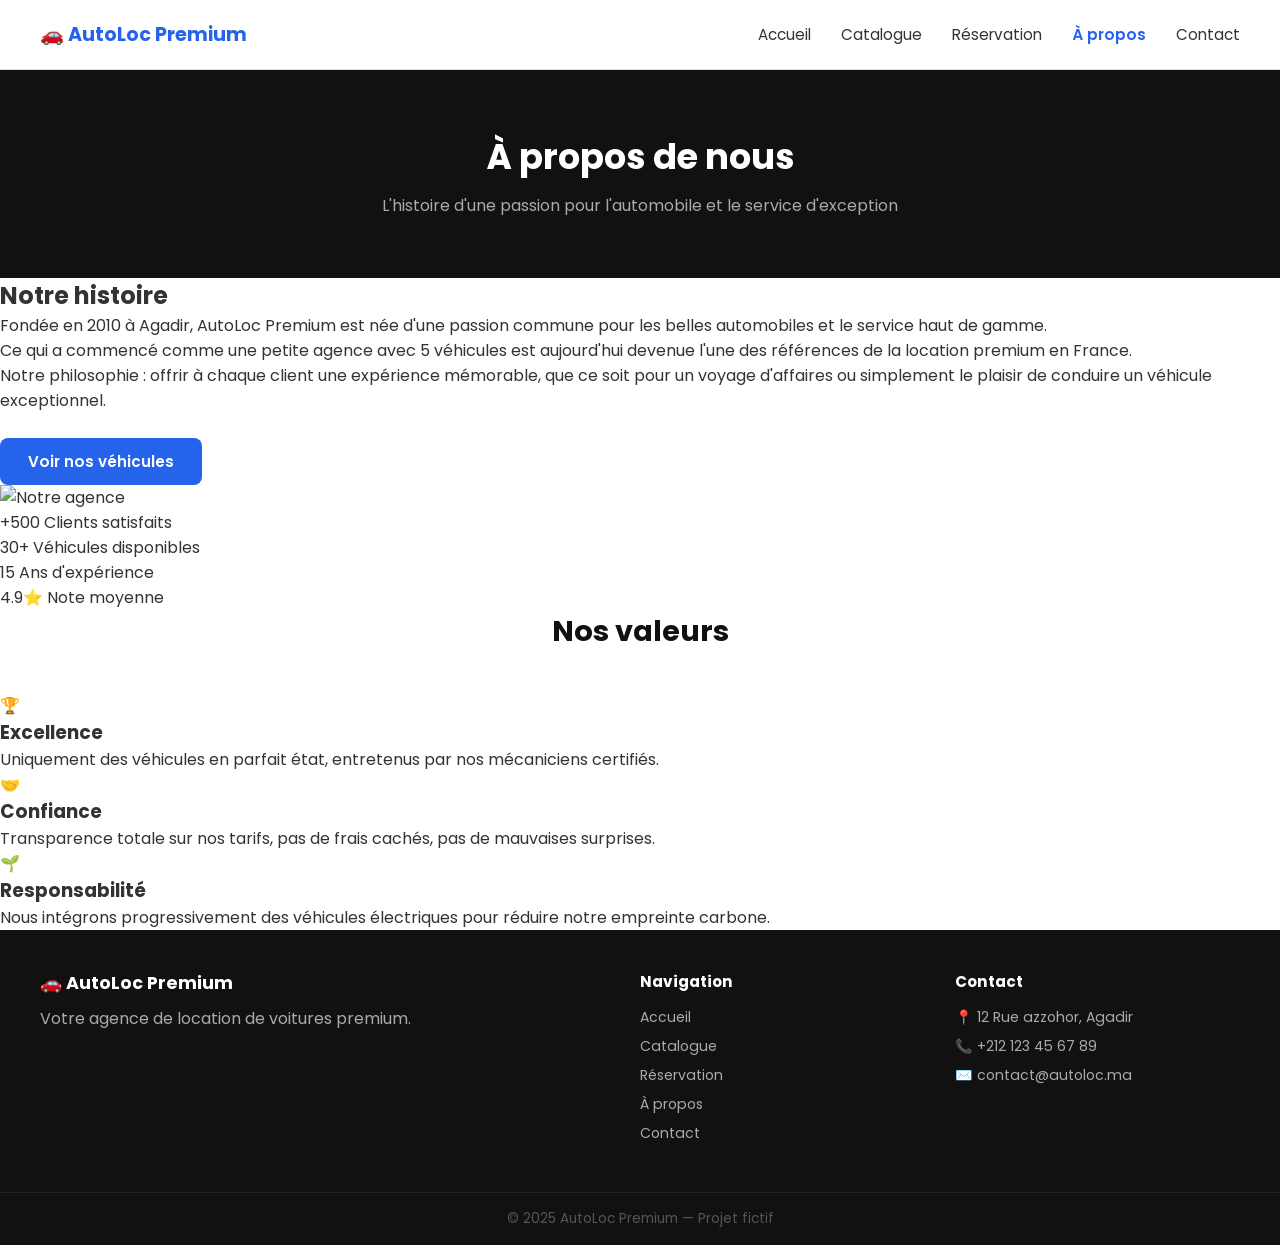
==== commit 53158730: "changing foundation name" ====
--- a/apropos.html
+++ b/apropos.html
@@ -4,84 +4,8 @@
   <meta charset="UTF-8" />
   <meta name="viewport" content="width=device-width, initial-scale=1.0" />
   <title>AutoLoc Premium — À propos</title>
-  <link rel="stylesheet" href="css/style.css" />
-  <style>
-    /* Histoire */
-    .histoire {
-      padding: 60px 40px;
-      display: grid;
-      grid-template-columns: 1fr 1fr;
-      gap: 50px;
-      align-items: center;
-      max-width: 1000px;
-      margin: 0 auto;
-    }
-
-    .histoire h2 { font-size: 1.6rem; margin-bottom: 16px; }
-    .histoire p { color: #666; line-height: 1.8; margin-bottom: 12px; }
-
-    .histoire img {
-      width: 100%;
-      height: 300px;
-      object-fit: cover;
-      border-radius: 12px;
-    }
-
-    /* Chiffres */
-    .chiffres {
-      background: #111;
-      padding: 50px 40px;
-      display: grid;
-      grid-template-columns: repeat(4, 1fr);
-      gap: 20px;
-      text-align: center;
-    }
-
-    .chiffre-grand {
-      font-size: 2rem;
-      font-weight: 700;
-      color: #3b82f6;
-      display: block;
-    }
-
-    .chiffre-label {
-      font-size: 0.88rem;
-      color: #999;
-    }
-
-    /* Valeurs */
-    .valeurs {
-      padding: 60px 40px;
-      background: #f5f5f5;
-    }
-
-    .grille-valeurs {
-      display: grid;
-      grid-template-columns: repeat(3, 1fr);
-      gap: 20px;
-      max-width: 900px;
-      margin: 0 auto;
-    }
-
-    .carte-valeur {
-      background: white;
-      border-radius: 12px;
-      padding: 28px;
-      text-align: center;
-      box-shadow: 0 2px 10px rgba(0,0,0,0.07);
-    }
-
-    .carte-valeur .icone { font-size: 2.5rem; margin-bottom: 12px; }
-    .carte-valeur h3 { font-weight: 700; margin-bottom: 8px; }
-    .carte-valeur p { font-size: 0.88rem; color: #666; line-height: 1.6; }
-
-    @media (max-width: 768px) {
-      .histoire { grid-template-columns: 1fr; padding: 40px 20px; gap: 24px; }
-      .chiffres { grid-template-columns: 1fr 1fr; padding: 40px 20px; }
-      .grille-valeurs { grid-template-columns: 1fr; }
-      .valeurs { padding: 40px 20px; }
-    }
-  </style>
+  <link rel="stylesheet" href="./css/style.css" />
+  <link rel="stylesheet" href="./css/apropos.css" />
 </head>
 <body>
 
@@ -107,7 +31,7 @@
   <section class="histoire">
     <div>
       <h2>Notre histoire</h2>
-      <p>Fondée en 2010 à Paris, AutoLoc Premium est née d'une passion commune pour les belles automobiles et le service haut de gamme.</p>
+      <p>Fondée en 2010 à Agadir, AutoLoc Premium est née d'une passion commune pour les belles automobiles et le service haut de gamme.</p>
       <p>Ce qui a commencé comme une petite agence avec 5 véhicules est aujourd'hui devenue l'une des références de la location premium en France.</p>
       <p>Notre philosophie : offrir à chaque client une expérience mémorable, que ce soit pour un voyage d'affaires ou simplement le plaisir de conduire un véhicule exceptionnel.</p>
       <br />
@@ -176,9 +100,9 @@
     </div>
     <div>
       <h4>Contact</h4>
-      <a href="#">📍 12 Rue de la Paix, Paris</a>
-      <a href="#">📞 +33 1 23 45 67 89</a>
-      <a href="#">✉️ contact@autoloc.fr</a>
+      <a href="#">📍 12 Rue azzohor, Agadir</a>
+      <a href="#">📞 +212 123 45 67 89 </a>
+      <a href="#">✉️ contact@autoloc.ma</a>
     </div>
   </footer>
   <div class="footer-bas">© 2025 AutoLoc Premium — Projet fictif</div>
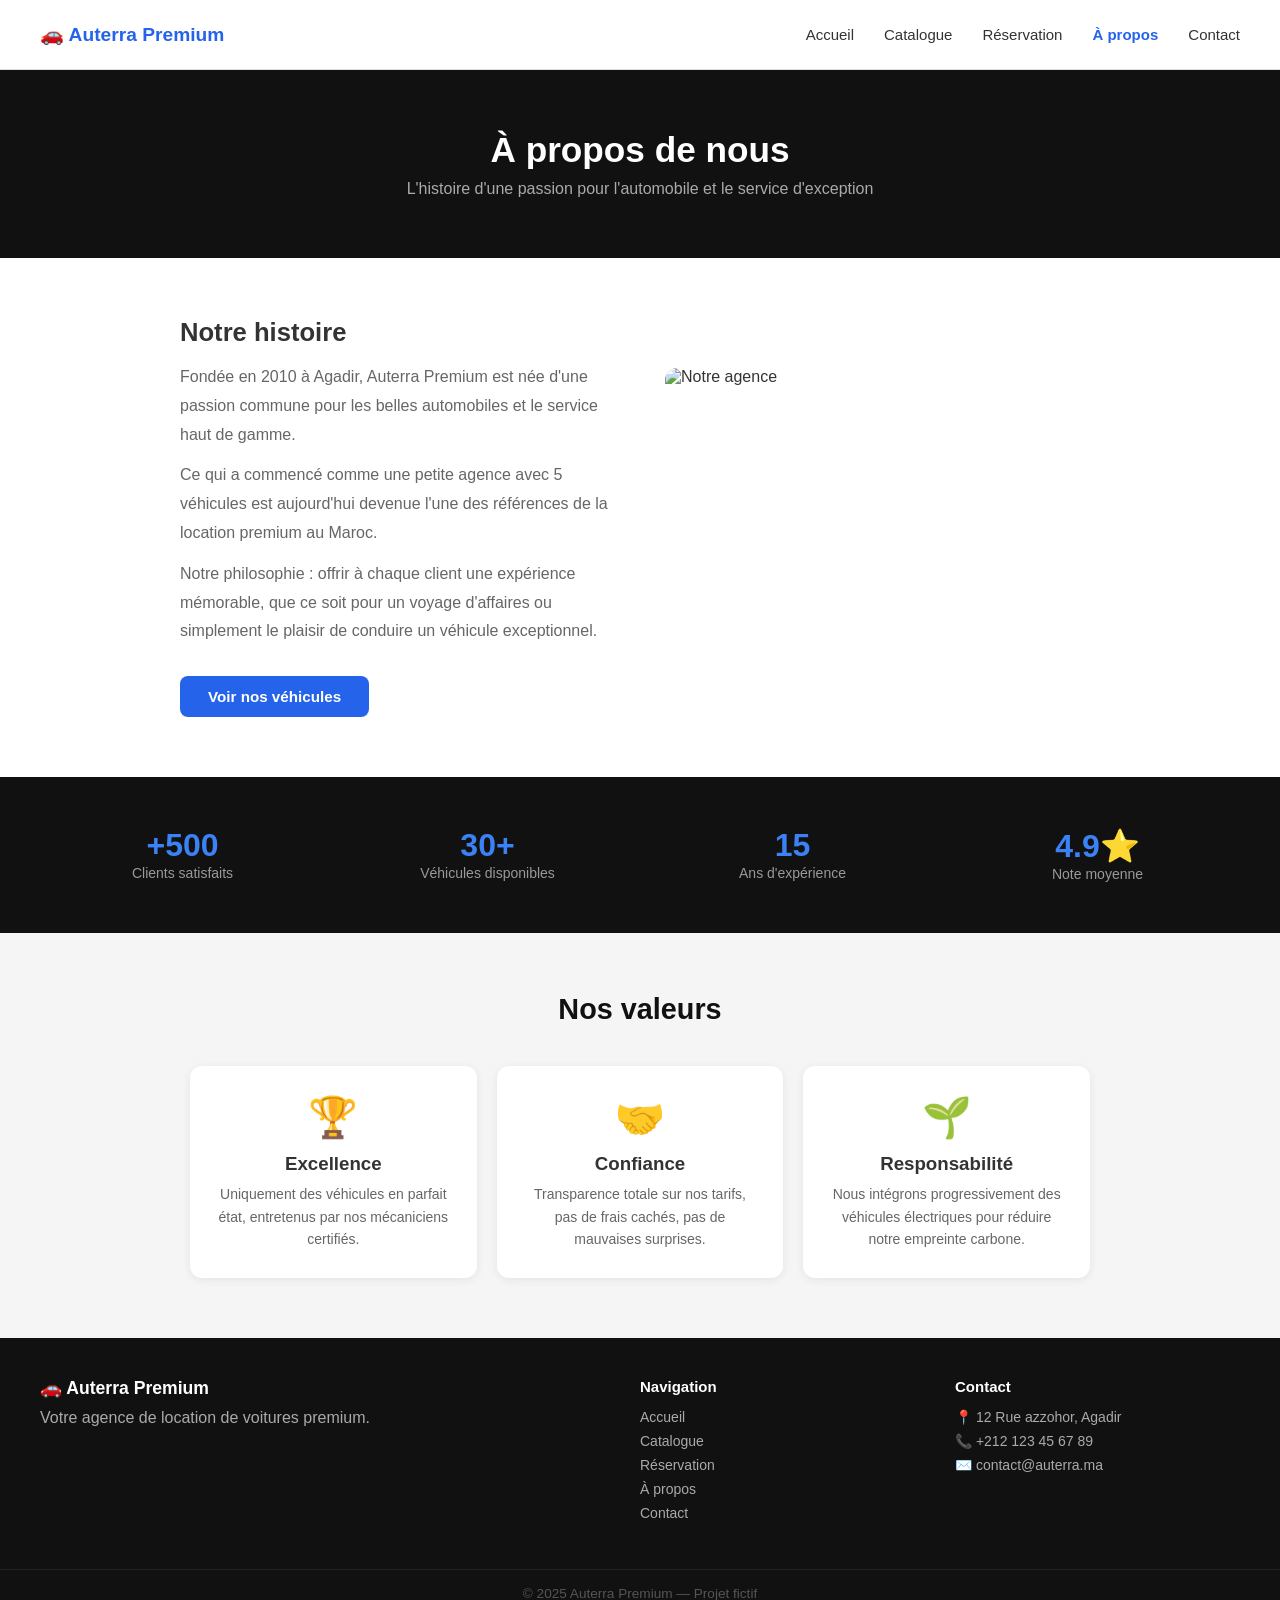
==== commit 8a2ad87e: "changing base name" ====
--- a/apropos.html
+++ b/apropos.html
@@ -9,9 +9,8 @@
 </head>
 <body>
 
-  <!-- NAVBAR -->
   <nav class="navbar">
-    <div class="logo">🚗 AutoLoc Premium</div>
+    <div class="logo">🚗 Auterra Premium</div>
     <ul class="nav-liens">
       <li><a href="index.html">Accueil</a></li>
       <li><a href="catalogue.html">Catalogue</a></li>
@@ -21,18 +20,16 @@
     </ul>
   </nav>
 
-  <!-- EN-TÊTE -->
-  <section class="entete">
+   <section class="entete">
     <h1>À propos de nous</h1>
     <p>L'histoire d'une passion pour l'automobile et le service d'exception</p>
   </section>
 
-  <!-- NOTRE HISTOIRE -->
-  <section class="histoire">
+   <section class="histoire">
     <div>
       <h2>Notre histoire</h2>
-      <p>Fondée en 2010 à Agadir, AutoLoc Premium est née d'une passion commune pour les belles automobiles et le service haut de gamme.</p>
-      <p>Ce qui a commencé comme une petite agence avec 5 véhicules est aujourd'hui devenue l'une des références de la location premium en France.</p>
+      <p>Fondée en 2010 à Agadir, Auterra Premium est née d'une passion commune pour les belles automobiles et le service haut de gamme.</p>
+      <p>Ce qui a commencé comme une petite agence avec 5 véhicules est aujourd'hui devenue l'une des références de la location premium au Maroc.</p>
       <p>Notre philosophie : offrir à chaque client une expérience mémorable, que ce soit pour un voyage d'affaires ou simplement le plaisir de conduire un véhicule exceptionnel.</p>
       <br />
       <a href="catalogue.html" class="btn btn-bleu">Voir nos véhicules</a>
@@ -42,7 +39,7 @@
     </div>
   </section>
 
-  <!-- CHIFFRES CLÉS -->
+  
   <section class="chiffres">
     <div>
       <span class="chiffre-grand">+500</span>
@@ -62,7 +59,6 @@
     </div>
   </section>
 
-  <!-- NOS VALEURS -->
   <section class="valeurs">
     <h2 class="titre-section">Nos valeurs</h2>
     <div class="grille-valeurs">
@@ -84,10 +80,9 @@
     </div>
   </section>
 
-  <!-- FOOTER -->
   <footer>
     <div>
-      <div class="logo-footer">🚗 AutoLoc Premium</div>
+      <div class="logo-footer">🚗 Auterra Premium</div>
       <p>Votre agence de location de voitures premium.</p>
     </div>
     <div>
@@ -102,10 +97,10 @@
       <h4>Contact</h4>
       <a href="#">📍 12 Rue azzohor, Agadir</a>
       <a href="#">📞 +212 123 45 67 89 </a>
-      <a href="#">✉️ contact@autoloc.ma</a>
+      <a href="#">✉️ contact@auterra.ma</a>
     </div>
   </footer>
-  <div class="footer-bas">© 2025 AutoLoc Premium — Projet fictif</div>
+  <div class="footer-bas">© 2025 Auterra Premium — Projet fictif</div>
 
 </body>
 </html>
--- a/css/style.css
+++ b/css/style.css
@@ -1,7 +1,3 @@
-/* ===== POLICE GOOGLE ===== */
-@import url('https://fonts.googleapis.com/css2?family=Poppins:wght@400;600;700&display=swap');
-
-/* ===== COULEURS ===== */
 :root {
   --bleu: #2563eb;
   --noir: #111111;
@@ -11,7 +7,6 @@
   --bordure: #dddddd;
 }
 
-/* ===== BASE ===== */
 * {
   margin: 0;
   padding: 0;
@@ -26,7 +21,6 @@
 
 a {
   text-decoration: none;
-  color: inherit;
 }
 
 img {
@@ -34,7 +28,6 @@
   display: block;
 }
 
-/* ===== NAVBAR ===== */
 .navbar {
   display: flex;
   align-items: center;
@@ -49,9 +42,10 @@
 }
 
 .logo {
-  font-size: 1.2rem;
-  font-weight: 700;
-  color: var(--bleu);
+  font-size: 19.2px;
+  font-weight: 700;
+  color: var(--bleu);
+  font-family: 'Segoe UI', Tahoma, Geneva, Verdana, sans-serif;
 }
 
 .nav-liens {
@@ -62,7 +56,7 @@
 
 .nav-liens a {
   color: #333;
-  font-size: 0.95rem;
+  font-size: 15px;
 }
 
 .nav-liens a:hover {
@@ -74,25 +68,21 @@
   font-weight: 600;
 }
 
-/* ===== BOUTONS ===== */
 .btn {
   display: inline-block;
   padding: 12px 28px;
   border-radius: 8px;
   font-family: 'Poppins', sans-serif;
-  font-size: 0.95rem;
+  font-size: 15.2px;
   font-weight: 600;
   cursor: pointer;
   border: none;
-}
-
-.btn-bleu {
   background: var(--bleu);
   color: var(--blanc);
 }
 
 .btn-bleu:hover {
-  background: #1d4ed8;
+  background: var(--bleu);
 }
 
 .btn-blanc {
@@ -101,7 +91,6 @@
   border: 2px solid var(--blanc);
 }
 
-/* ===== EN-TÊTE DE PAGE ===== */
 .entete {
   background: var(--noir);
   color: var(--blanc);
@@ -110,25 +99,23 @@
 }
 
 .entete h1 {
-  font-size: 2.2rem;
+  font-size: 35.2px;
   margin-bottom: 10px;
 }
 
 .entete p {
   color: #aaa;
-  font-size: 1rem;
-}
-
-/* ===== TITRE DE SECTION ===== */
+  font-size: 16px;
+}
+
 .titre-section {
-  font-size: 1.8rem;
+  font-size: 28.8px;
   font-weight: 700;
   text-align: center;
   margin-bottom: 40px;
   color: var(--noir);
 }
 
-/* ===== CARTE VOITURE ===== */
 .grille-voitures {
   display: grid;
   grid-template-columns: repeat(3, 1fr);
@@ -140,7 +127,8 @@
   border-radius: 12px;
   overflow: hidden;
   background: var(--blanc);
-  box-shadow: 0 2px 10px rgba(0,0,0,0.07);
+  box-shadow: 0 2px 10px rgba(0, 0, 0, 0.07);
+  transition: transform 0.3s ease, box-shadow 0.3s ease;
 }
 
 .carte-voiture img {
@@ -149,18 +137,24 @@
   object-fit: cover;
 }
 
+.carte-voiture:hover {
+  transform: translateY(-10px);
+  box-shadow: 0 12px 20px rgba(0, 0, 0, 0.2);
+  cursor: pointer;
+}
+
 .carte-voiture .infos {
   padding: 16px;
 }
 
 .carte-voiture h3 {
-  font-size: 1rem;
+  font-size: 16px;
   font-weight: 700;
   margin-bottom: 6px;
 }
 
 .carte-voiture p {
-  font-size: 0.88rem;
+  font-size: 14px;
   color: var(--gris);
   margin-bottom: 12px;
 }
@@ -172,7 +166,7 @@
 }
 
 .prix {
-  font-size: 1.1rem;
+  font-size: 17.6px;
   font-weight: 700;
   color: var(--bleu);
 }
@@ -180,20 +174,19 @@
 .badge {
   background: #eff6ff;
   color: var(--bleu);
-  font-size: 0.78rem;
+  font-size: 12.5px;
   font-weight: 600;
   padding: 3px 10px;
   border-radius: 20px;
 }
 
-/* ===== FORMULAIRE ===== */
 .groupe {
   margin-bottom: 16px;
 }
 
 .groupe label {
   display: block;
-  font-size: 0.88rem;
+  font-size: 14px;
   font-weight: 600;
   margin-bottom: 6px;
   color: #333;
@@ -207,7 +200,7 @@
   border: 1.5px solid var(--bordure);
   border-radius: 8px;
   font-family: 'Poppins', sans-serif;
-  font-size: 0.9rem;
+  font-size: 14.4px;
   outline: none;
 }
 
@@ -217,7 +210,6 @@
   border-color: var(--bleu);
 }
 
-/* ===== MESSAGE SUCCÈS ===== */
 .message-ok {
   background: #d1fae5;
   color: #065f46;
@@ -227,7 +219,6 @@
   display: none;
 }
 
-/* ===== FOOTER ===== */
 footer {
   background: var(--noir);
   color: #aaa;
@@ -239,21 +230,21 @@
 
 footer .logo-footer {
   color: var(--blanc);
-  font-size: 1.1rem;
+  font-size: 17.6px;
   font-weight: 700;
   margin-bottom: 10px;
 }
 
 footer h4 {
   color: var(--blanc);
-  font-size: 0.95rem;
+  font-size: 15px;
   margin-bottom: 14px;
 }
 
 footer a {
   display: block;
   color: #aaa;
-  font-size: 0.88rem;
+  font-size: 14px;
   margin-bottom: 8px;
 }
 
@@ -266,15 +257,34 @@
   color: #555;
   text-align: center;
   padding: 16px;
-  font-size: 0.85rem;
+  font-size: 13.6px;
   border-top: 1px solid #222;
 }
 
-/* ===== RESPONSIVE ===== */
 @media (max-width: 768px) {
-  .navbar { padding: 0 20px; }
-  .nav-liens { display: none; }
-  .grille-voitures { grid-template-columns: 1fr; }
-  footer { grid-template-columns: 1fr; padding: 30px 20px; }
-  .entete { padding: 40px 20px; }
-}
+  .navbar {
+    height: auto;
+    padding: 16px 20px;
+    flex-direction: column;
+    align-items: flex-start;
+    gap: 14px;
+  }
+
+  .nav-liens {
+    flex-wrap: wrap;
+    gap: 12px 18px;
+  }
+
+  .grille-voitures {
+    grid-template-columns: 1fr;
+  }
+
+  footer {
+    grid-template-columns: 1fr;
+    padding: 30px 20px;
+  }
+
+  .entete {
+    padding: 40px 20px;
+  }
+}
--- a/css/apropos.css
+++ b/css/apropos.css
@@ -0,0 +1,103 @@
+.histoire {
+  padding: 60px 40px;
+  display: grid;
+  grid-template-columns: 1fr 1fr;
+  gap: 50px;
+  align-items: center;
+  max-width: 1000px;
+  margin: 0 auto;
+}
+
+.histoire h2 {
+  font-size: 25.6px; 
+  margin-bottom: 16px;
+}
+
+.histoire p {
+  color: #666;
+  line-height: 1.8;
+  margin-bottom: 12px;
+}
+
+.histoire img {
+  width: 100%;
+  height: 300px;
+  object-fit: cover;
+  border-radius: 12px;
+}
+
+.chiffres {
+  background: #111;
+  padding: 50px 40px;
+  display: grid;
+  grid-template-columns: repeat(4, 1fr);
+  gap: 20px;
+  text-align: center;
+}
+
+.chiffre-grand {
+  font-size: 32px; 
+  font-weight: 700;
+  color: #3b82f6;
+  display: block;
+}
+
+.chiffre-label {
+  font-size: 14px; 
+  color: #999;
+}
+
+.valeurs {
+  padding: 60px 40px;
+  background: #f5f5f5;
+}
+
+.grille-valeurs {
+  display: grid;
+  grid-template-columns: repeat(3, 1fr);
+  gap: 20px;
+  max-width: 900px;
+  margin: 0 auto;
+}
+
+.carte-valeur {
+  background: white;
+  border-radius: 12px;
+  padding: 28px;
+  text-align: center;
+  box-shadow: 0 2px 10px rgba(0,0,0,0.07);
+}
+
+.carte-valeur .icone {
+  font-size: 40px; 
+  margin-bottom: 12px;
+}
+
+.carte-valeur h3 {
+  font-weight: 700;
+  margin-bottom: 8px;
+}
+
+.carte-valeur p {
+  font-size: 14px; 
+  color: #666;
+  line-height: 1.6;
+}
+
+@media (max-width: 768px) {
+  .histoire {
+    grid-template-columns: 1fr;
+    padding: 40px 20px;
+    gap: 24px;
+  }
+  .chiffres {
+    grid-template-columns: 1fr 1fr;
+    padding: 40px 20px;
+  }
+  .grille-valeurs {
+    grid-template-columns: 1fr;
+  }
+  .valeurs {
+    padding: 40px 20px;
+  }
+}
